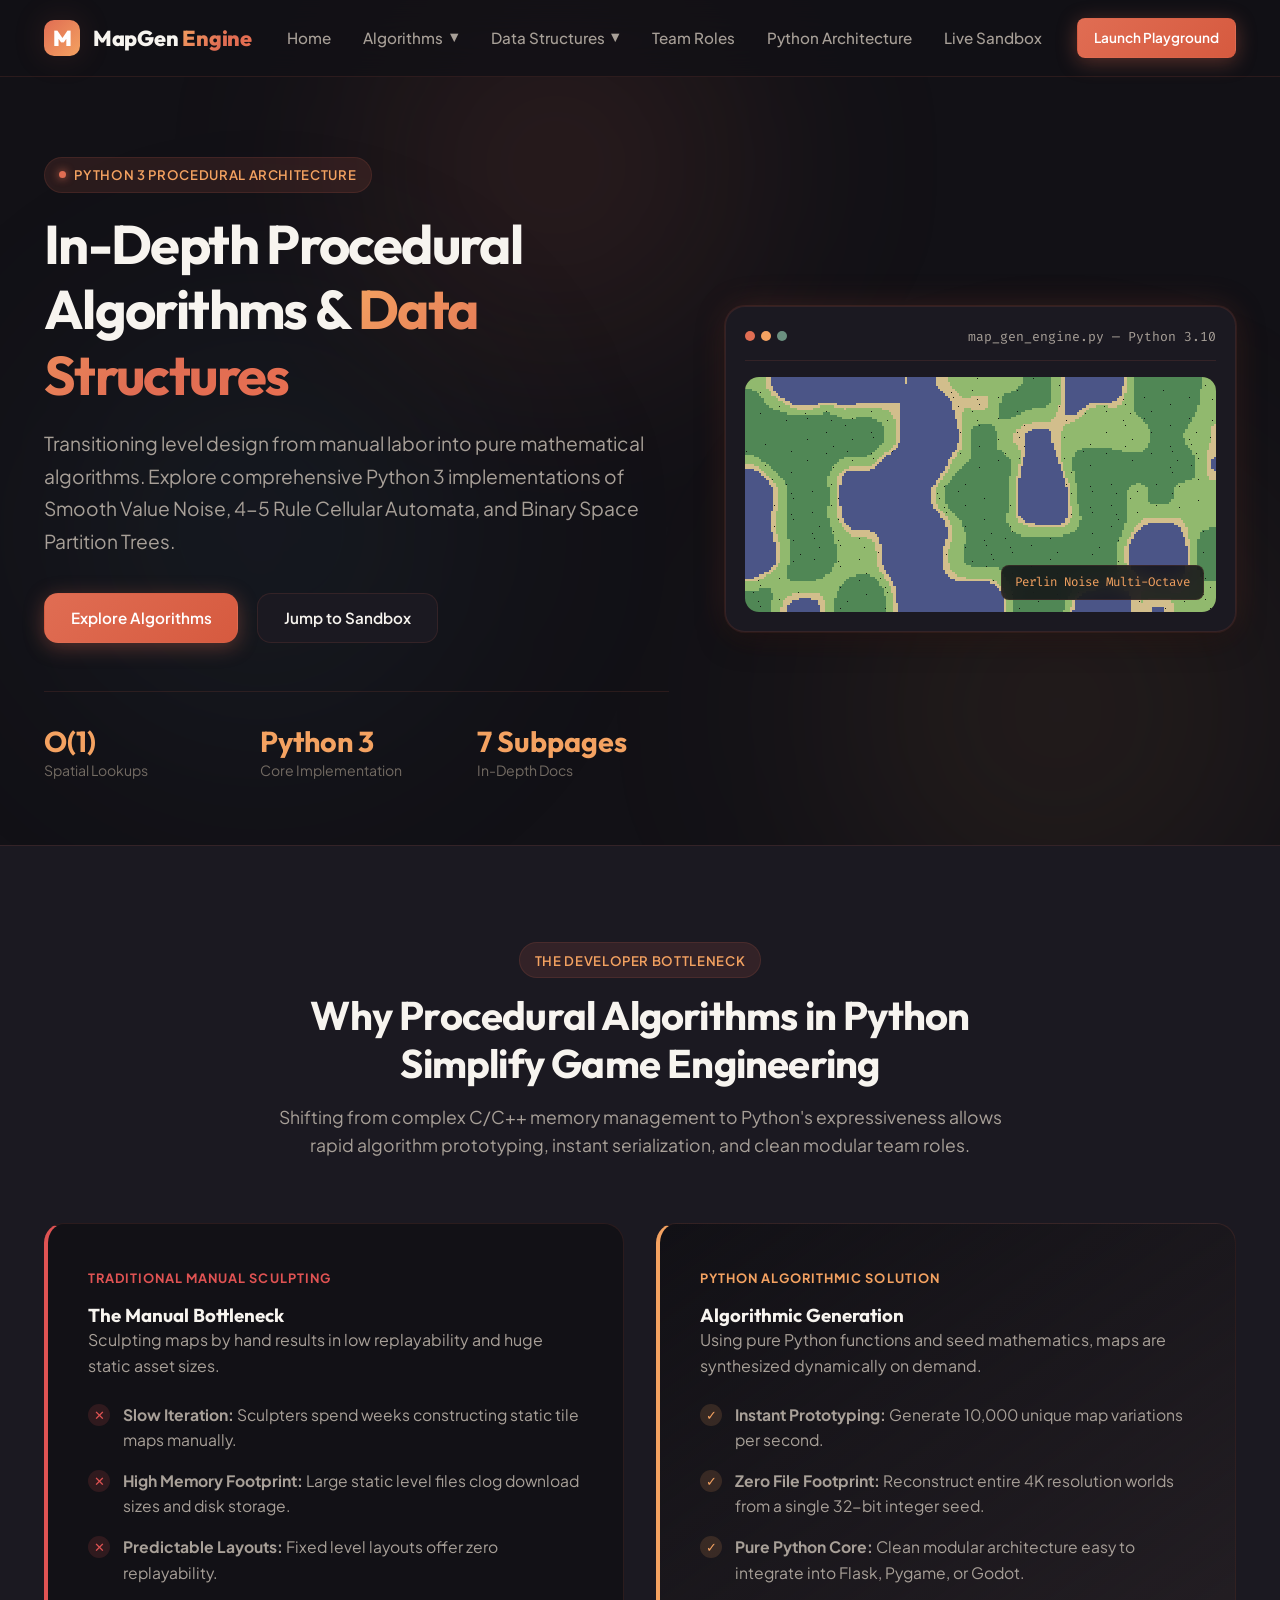
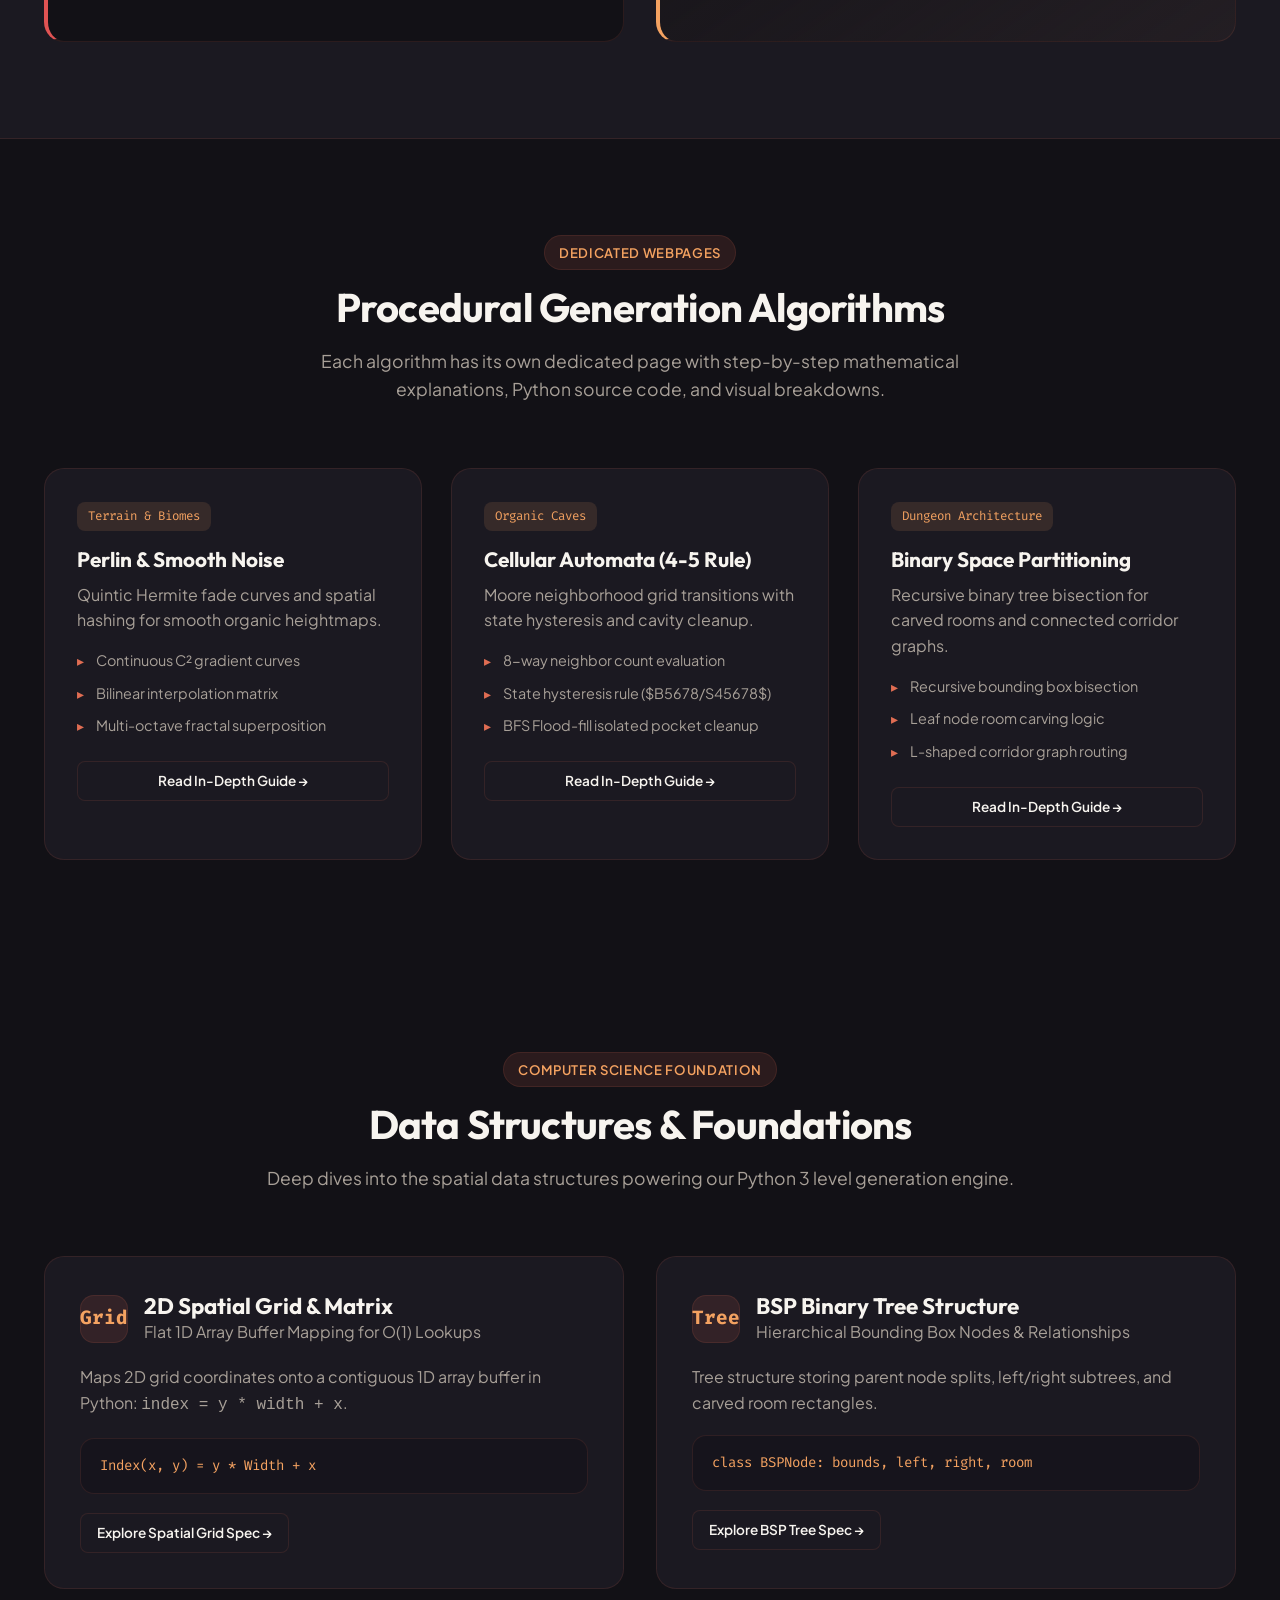
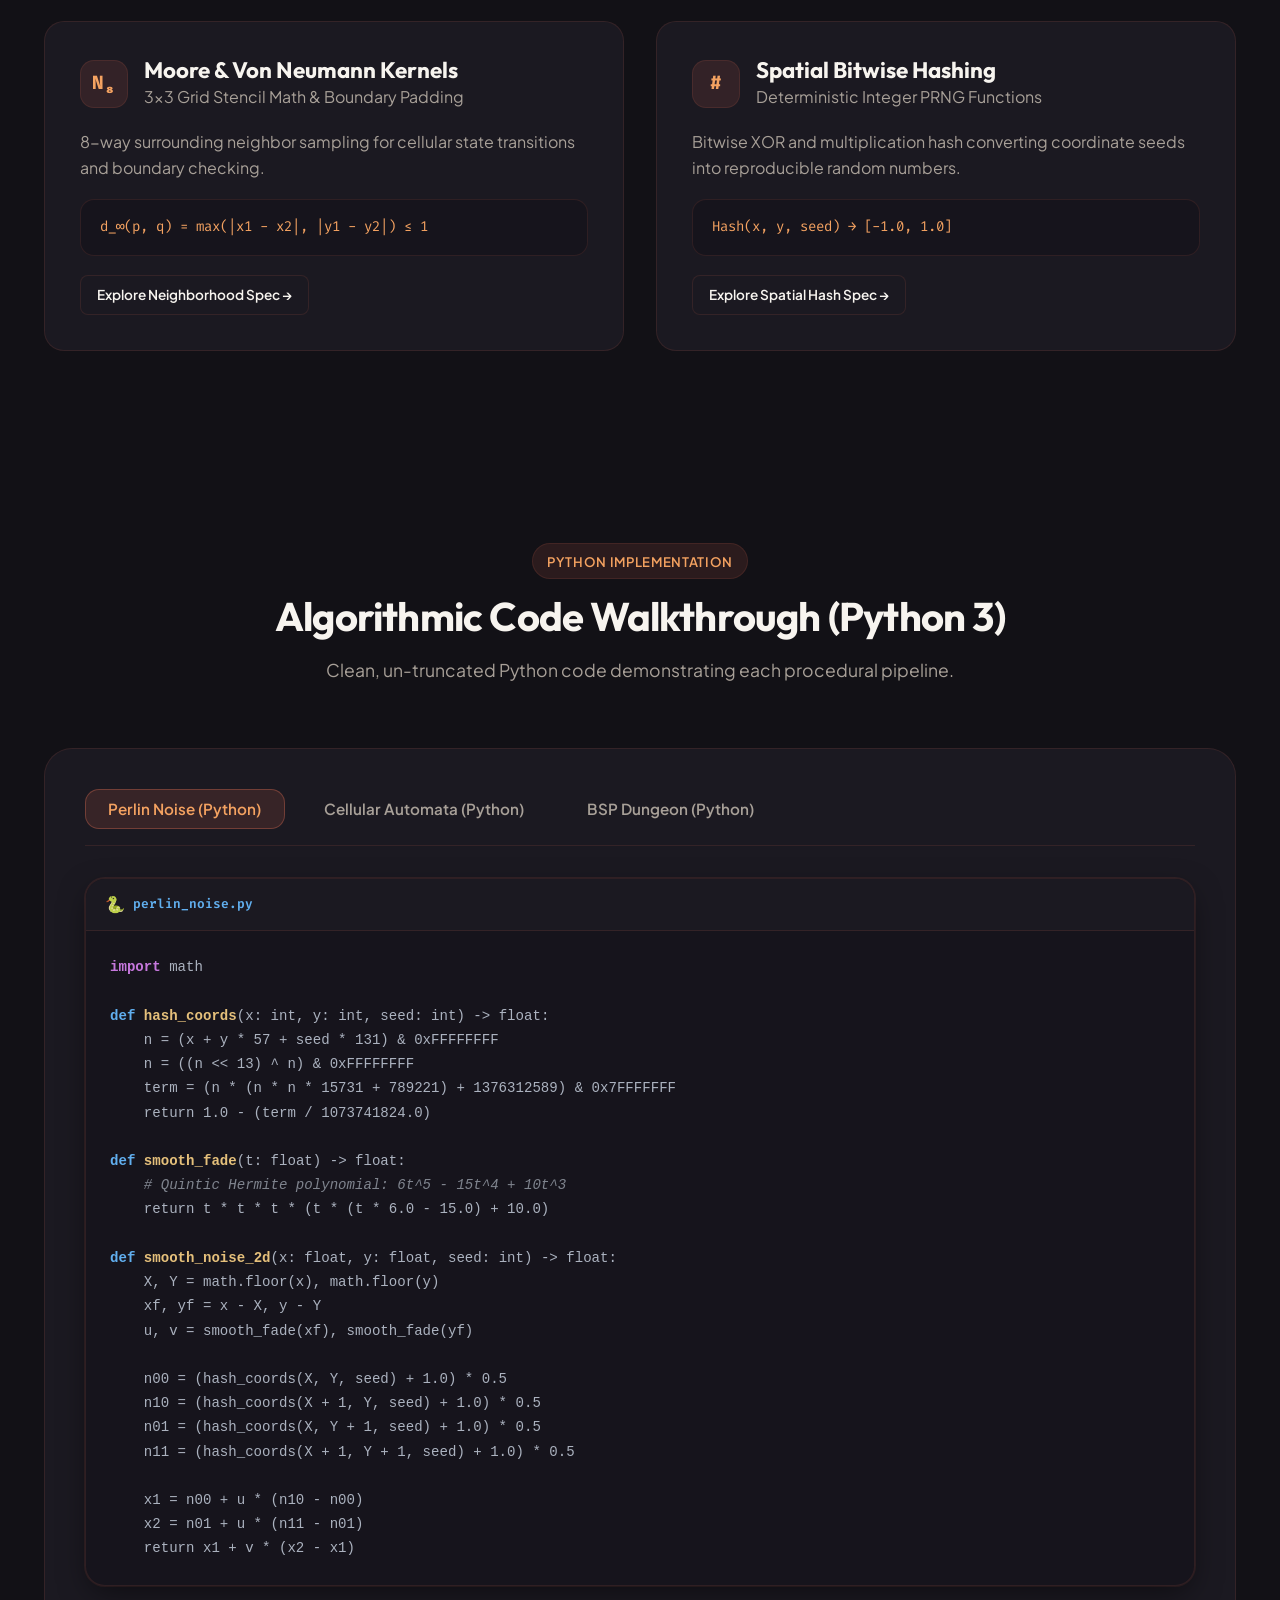
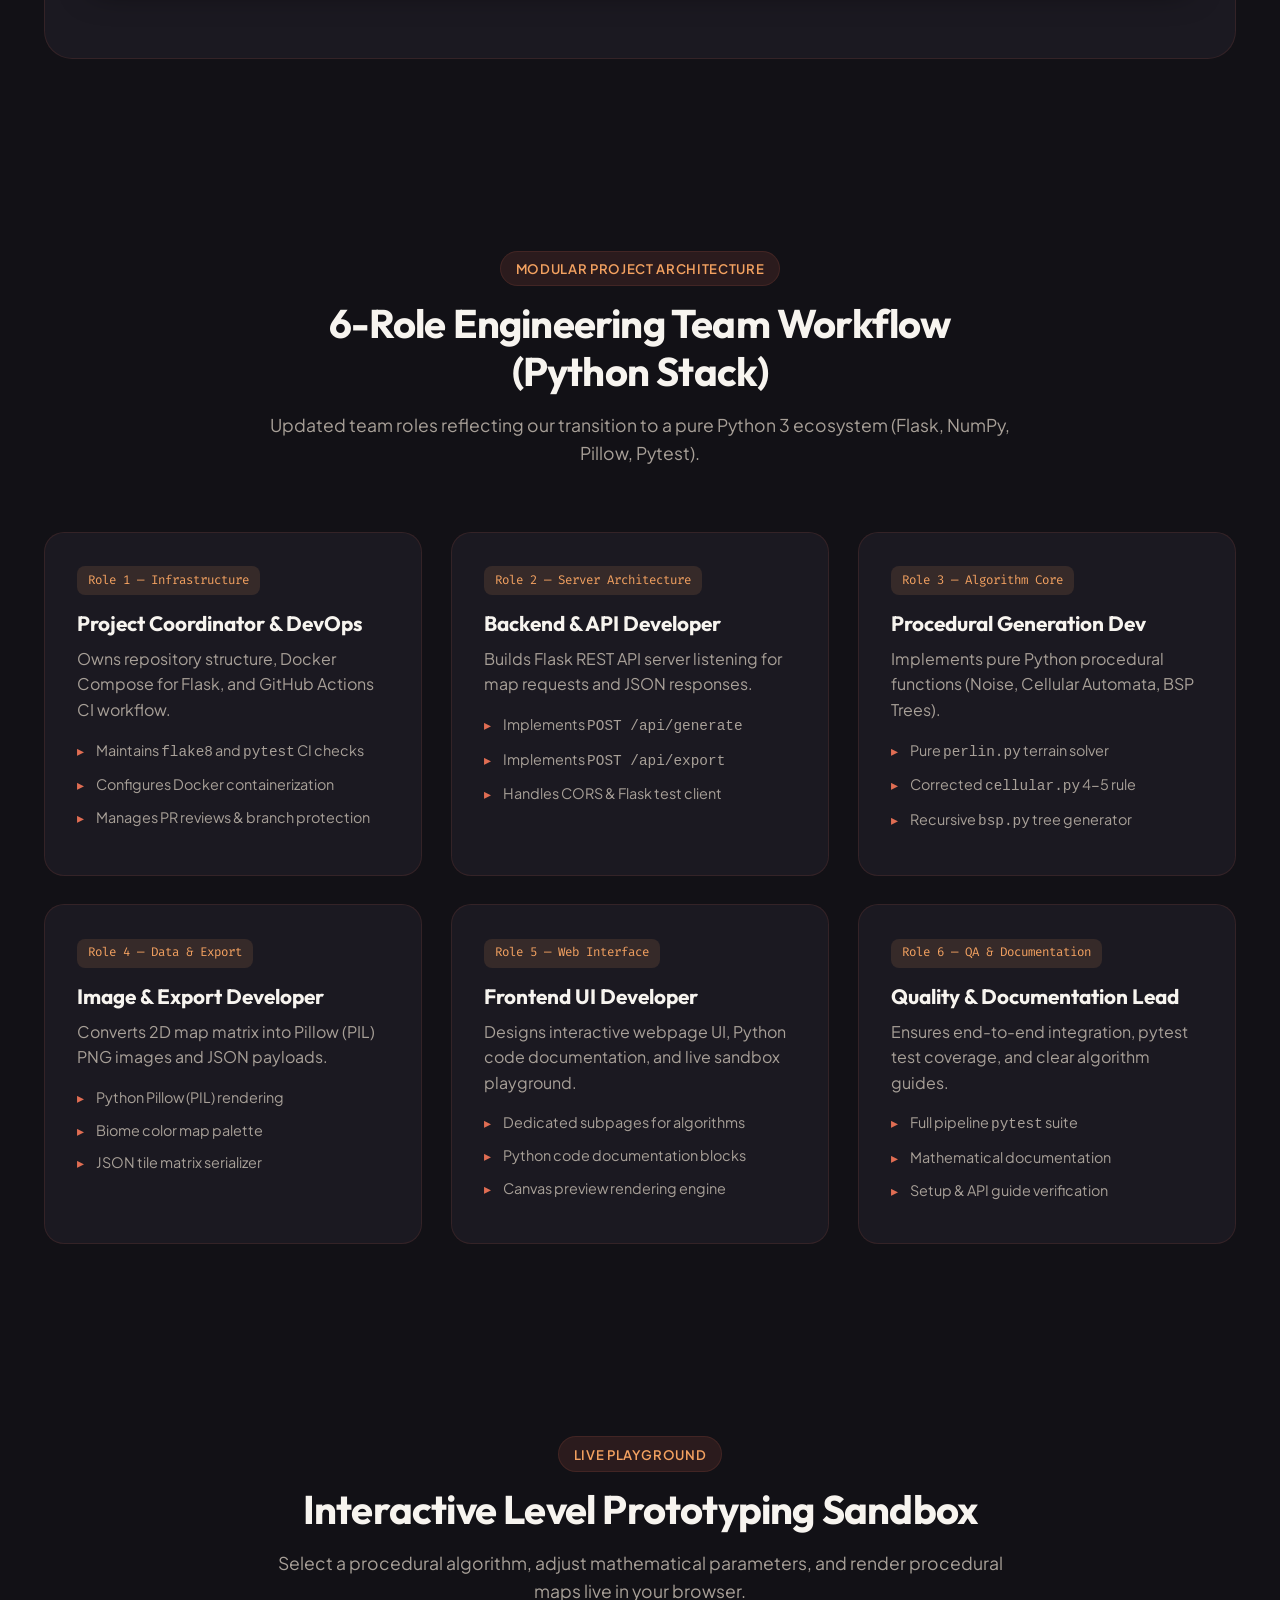
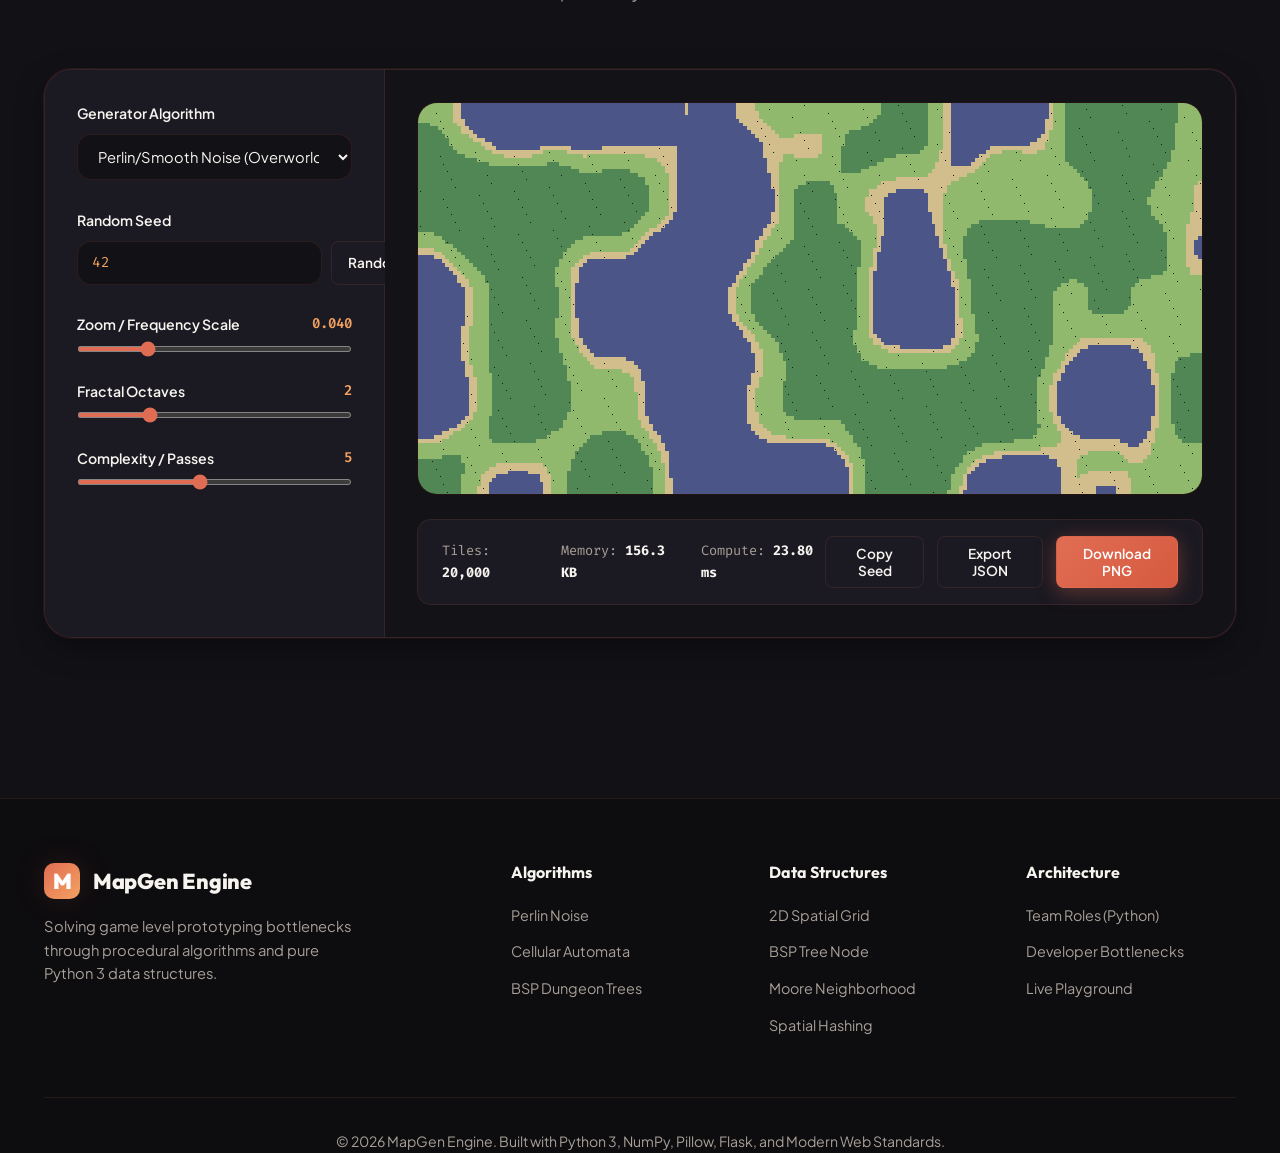
==== web/index.html @ 30ea2dd9 "feat: added a webpage as synopsis" ====
<!DOCTYPE html>
<html lang="en">
<head>
  <meta charset="UTF-8">
  <meta name="viewport" content="width=device-width, initial-scale=1.0">
  <meta name="description" content="Procedural Level Generation Engine in Python - In-Depth Algorithm and Data Structure Documentation & Rapid Prototyping Platform.">
  <meta name="keywords" content="Procedural Generation, Python, Perlin Noise, Cellular Automata, BSP Trees, Data Structures, Algorithms, Game Development">
  <title>MapGen Engine — Procedural Generation DSA & Python Engine</title>
  
  <!-- CSS Stylesheet -->
  <link rel="stylesheet" href="styles.css">
</head>
<body>

  <!-- Background Ambient Glow Effects -->
  <div class="bg-glow-container" aria-hidden="true">
    <div class="bg-glow-1"></div>
    <div class="bg-glow-2"></div>
    <div class="bg-glow-3"></div>
  </div>

  <!-- Header / Navigation -->
  <header class="site-header">
    <div class="container">
      <div class="header-inner">
        <a href="index.html" class="brand-logo">
          <div class="brand-icon">M</div>
          <span>MapGen <span class="text-gradient-warm">Engine</span></span>
        </a>

        <nav class="nav-links">
          <a href="index.html">Home</a>

          <!-- Algorithms Dropdown -->
          <div class="nav-dropdown">
            <div class="nav-dropdown-trigger">
              <span>Algorithms</span>
              <span class="dropdown-arrow">▼</span>
            </div>
            <div class="nav-dropdown-menu">
              <a href="perlin.html">
                <span>Perlin / Smooth Noise</span>
                <span class="tag">Terrain</span>
              </a>
              <a href="cellular.html">
                <span>Cellular Automata</span>
                <span class="tag">Caves</span>
              </a>
              <a href="bsp.html">
                <span>Binary Space Partition</span>
                <span class="tag">Dungeons</span>
              </a>
            </div>
          </div>

          <!-- Data Structures Dropdown -->
          <div class="nav-dropdown">
            <div class="nav-dropdown-trigger">
              <span>Data Structures</span>
              <span class="dropdown-arrow">▼</span>
            </div>
            <div class="nav-dropdown-menu">
              <a href="spatial-grid.html">
                <span>2D Spatial Grid</span>
                <span class="tag">Matrix</span>
              </a>
              <a href="bsp-tree.html">
                <span>BSP Binary Tree</span>
                <span class="tag">Tree</span>
              </a>
              <a href="moore-neighborhood.html">
                <span>Moore Neighborhood</span>
                <span class="tag">Kernel</span>
              </a>
              <a href="spatial-hash.html">
                <span>Spatial Bitwise Hash</span>
                <span class="tag">PRNG</span>
              </a>
            </div>
          </div>

          <a href="#roles">Team Roles</a>
          <a href="#dsa">Python Architecture</a>
          <a href="#sandbox">Live Sandbox</a>
        </nav>

        <a href="#sandbox" class="btn btn-primary btn-sm">Launch Playground</a>
      </div>
    </div>
  </header>

  <!-- Hero Section -->
  <section class="hero">
    <div class="container">
      <div class="hero-grid">
        <div class="hero-content">
          <div class="badge">
            <span class="badge-dot"></span>
            Python 3 Procedural Architecture
          </div>
          <h1>In-Depth Procedural Algorithms & <span class="text-gradient-warm">Data Structures</span></h1>
          <p class="hero-subtitle">
            Transitioning level design from manual labor into pure mathematical algorithms. Explore comprehensive Python 3 implementations of Smooth Value Noise, 4-5 Rule Cellular Automata, and Binary Space Partition Trees.
          </p>

          <div class="hero-actions">
            <a href="#algorithms-grid" class="btn btn-primary">Explore Algorithms</a>
            <a href="#sandbox" class="btn btn-secondary">Jump to Sandbox</a>
          </div>

          <div class="hero-stats">
            <div class="stat-item">
              <h4>O(1)</h4>
              <p>Spatial Lookups</p>
            </div>
            <div class="stat-item">
              <h4>Python 3</h4>
              <p>Core Implementation</p>
            </div>
            <div class="stat-item">
              <h4>7 Subpages</h4>
              <p>In-Depth Docs</p>
            </div>
          </div>
        </div>

        <div class="hero-visual">
          <div class="preview-card">
            <div class="preview-card-header">
              <div class="window-dots">
                <span class="window-dot red"></span>
                <span class="window-dot yellow"></span>
                <span class="window-dot green"></span>
              </div>
              <span class="preview-title">map_gen_engine.py — Python 3.10</span>
            </div>

            <div class="canvas-wrapper">
              <canvas id="heroCanvas"></canvas>
              <div class="preview-overlay">Perlin Noise Multi-Octave</div>
            </div>
          </div>
        </div>
      </div>
    </div>
  </section>

  <!-- Problem & Solution Section -->
  <section id="problem" class="problem-section">
    <div class="container">
      <div class="section-header">
        <div class="badge">The Developer Bottleneck</div>
        <h2>Why Procedural Algorithms in Python Simplify Game Engineering</h2>
        <p>Shifting from complex C/C++ memory management to Python's expressiveness allows rapid algorithm prototyping, instant serialization, and clean modular team roles.</p>
      </div>

      <div class="comparison-grid">
        <!-- Traditional Card -->
        <div class="problem-card">
          <span class="card-tag">Traditional Manual Sculpting</span>
          <h3>The Manual Bottleneck</h3>
          <p>Sculpting maps by hand results in low replayability and huge static asset sizes.</p>
          
          <ul class="feature-list">
            <li>
              <span class="icon">✕</span>
              <span><strong>Slow Iteration:</strong> Sculpters spend weeks constructing static tile maps manually.</span>
            </li>
            <li>
              <span class="icon">✕</span>
              <span><strong>High Memory Footprint:</strong> Large static level files clog download sizes and disk storage.</span>
            </li>
            <li>
              <span class="icon">✕</span>
              <span><strong>Predictable Layouts:</strong> Fixed level layouts offer zero replayability.</span>
            </li>
          </ul>
        </div>

        <!-- Procedural Engine Card -->
        <div class="solution-card">
          <span class="card-tag">Python Algorithmic Solution</span>
          <h3>Algorithmic Generation</h3>
          <p>Using pure Python functions and seed mathematics, maps are synthesized dynamically on demand.</p>
          
          <ul class="feature-list">
            <li>
              <span class="icon">✓</span>
              <span><strong>Instant Prototyping:</strong> Generate 10,000 unique map variations per second.</span>
            </li>
            <li>
              <span class="icon">✓</span>
              <span><strong>Zero File Footprint:</strong> Reconstruct entire 4K resolution worlds from a single 32-bit integer seed.</span>
            </li>
            <li>
              <span class="icon">✓</span>
              <span><strong>Pure Python Core:</strong> Clean modular architecture easy to integrate into Flask, Pygame, or Godot.</span>
            </li>
          </ul>
        </div>
      </div>
    </div>
  </section>

  <!-- Algorithms Dedicated Hub Section -->
  <section id="algorithms-grid">
    <div class="container">
      <div class="section-header">
        <div class="badge">Dedicated Webpages</div>
        <h2>Procedural Generation Algorithms</h2>
        <p>Each algorithm has its own dedicated page with step-by-step mathematical explanations, Python source code, and visual breakdowns.</p>
      </div>

      <div class="roles-grid">
        <!-- Algo 1: Perlin -->
        <div class="role-card">
          <span class="role-badge">Terrain & Biomes</span>
          <h3>Perlin & Smooth Noise</h3>
          <p>Quintic Hermite fade curves and spatial hashing for smooth organic heightmaps.</p>
          <ul>
            <li>Continuous C² gradient curves</li>
            <li>Bilinear interpolation matrix</li>
            <li>Multi-octave fractal superposition</li>
          </ul>
          <div style="margin-top: 1.5rem;">
            <a href="perlin.html" class="btn btn-secondary btn-sm" style="width: 100%;">Read In-Depth Guide →</a>
          </div>
        </div>

        <!-- Algo 2: Cellular Automata -->
        <div class="role-card">
          <span class="role-badge">Organic Caves</span>
          <h3>Cellular Automata (4-5 Rule)</h3>
          <p>Moore neighborhood grid transitions with state hysteresis and cavity cleanup.</p>
          <ul>
            <li>8-way neighbor count evaluation</li>
            <li>State hysteresis rule ($B5678/S45678$)</li>
            <li>BFS Flood-fill isolated pocket cleanup</li>
          </ul>
          <div style="margin-top: 1.5rem;">
            <a href="cellular.html" class="btn btn-secondary btn-sm" style="width: 100%;">Read In-Depth Guide →</a>
          </div>
        </div>

        <!-- Algo 3: BSP Trees -->
        <div class="role-card">
          <span class="role-badge">Dungeon Architecture</span>
          <h3>Binary Space Partitioning</h3>
          <p>Recursive binary tree bisection for carved rooms and connected corridor graphs.</p>
          <ul>
            <li>Recursive bounding box bisection</li>
            <li>Leaf node room carving logic</li>
            <li>L-shaped corridor graph routing</li>
          </ul>
          <div style="margin-top: 1.5rem;">
            <a href="bsp.html" class="btn btn-secondary btn-sm" style="width: 100%;">Read In-Depth Guide →</a>
          </div>
        </div>
      </div>
    </div>
  </section>

  <!-- DSA Dedicated Hub Section -->
  <section id="dsa">
    <div class="container">
      <div class="section-header">
        <div class="badge">Computer Science Foundation</div>
        <h2>Data Structures & Foundations</h2>
        <p>Deep dives into the spatial data structures powering our Python 3 level generation engine.</p>
      </div>

      <div class="dsa-grid">
        <!-- DSA 1: 2D Spatial Grid -->
        <div class="dsa-card">
          <div class="dsa-header">
            <div class="dsa-icon-box">Grid</div>
            <div>
              <h3>2D Spatial Grid & Matrix</h3>
              <p>Flat 1D Array Buffer Mapping for O(1) Lookups</p>
            </div>
          </div>
          <p>Maps 2D grid coordinates onto a contiguous 1D array buffer in Python: <code>index = y * width + x</code>.</p>
          <div class="dsa-formula-box">Index(x, y) = y * Width + x</div>
          <div style="margin-top: 1rem;">
            <a href="spatial-grid.html" class="btn btn-secondary btn-sm">Explore Spatial Grid Spec →</a>
          </div>
        </div>

        <!-- DSA 2: BSP Binary Tree -->
        <div class="dsa-card">
          <div class="dsa-header">
            <div class="dsa-icon-box">Tree</div>
            <div>
              <h3>BSP Binary Tree Structure</h3>
              <p>Hierarchical Bounding Box Nodes & Relationships</p>
            </div>
          </div>
          <p>Tree structure storing parent node splits, left/right subtrees, and carved room rectangles.</p>
          <div class="dsa-formula-box">class BSPNode: bounds, left, right, room</div>
          <div style="margin-top: 1rem;">
            <a href="bsp-tree.html" class="btn btn-secondary btn-sm">Explore BSP Tree Spec →</a>
          </div>
        </div>

        <!-- DSA 3: Moore Neighborhood -->
        <div class="dsa-card">
          <div class="dsa-header">
            <div class="dsa-icon-box">N₈</div>
            <div>
              <h3>Moore & Von Neumann Kernels</h3>
              <p>3x3 Grid Stencil Math & Boundary Padding</p>
            </div>
          </div>
          <p>8-way surrounding neighbor sampling for cellular state transitions and boundary checking.</p>
          <div class="dsa-formula-box">d_∞(p, q) = max(|x1 - x2|, |y1 - y2|) ≤ 1</div>
          <div style="margin-top: 1rem;">
            <a href="moore-neighborhood.html" class="btn btn-secondary btn-sm">Explore Neighborhood Spec →</a>
          </div>
        </div>

        <!-- DSA 4: Spatial Hash -->
        <div class="dsa-card">
          <div class="dsa-header">
            <div class="dsa-icon-box">#</div>
            <div>
              <h3>Spatial Bitwise Hashing</h3>
              <p>Deterministic Integer PRNG Functions</p>
            </div>
          </div>
          <p>Bitwise XOR and multiplication hash converting coordinate seeds into reproducible random numbers.</p>
          <div class="dsa-formula-box">Hash(x, y, seed) → [-1.0, 1.0]</div>
          <div style="margin-top: 1rem;">
            <a href="spatial-hash.html" class="btn btn-secondary btn-sm">Explore Spatial Hash Spec →</a>
          </div>
        </div>
      </div>
    </div>
  </section>

  <!-- Python Code Walkthrough Section -->
  <section id="walkthrough">
    <div class="container">
      <div class="section-header">
        <div class="badge">Python Implementation</div>
        <h2>Algorithmic Code Walkthrough (Python 3)</h2>
        <p>Clean, un-truncated Python code demonstrating each procedural pipeline.</p>
      </div>

      <div class="visualizer-card">
        <div class="tab-buttons">
          <button class="tab-btn active" data-tab="perlin">Perlin Noise (Python)</button>
          <button class="tab-btn" data-tab="cellular">Cellular Automata (Python)</button>
          <button class="tab-btn" data-tab="bsp">BSP Dungeon (Python)</button>
        </div>

        <!-- Tab 1: Perlin Python -->
        <div id="tab-perlin" class="tab-content">
          <div class="python-code-box">
            <div class="code-header">
              <span class="code-lang-badge">perlin_noise.py</span>
            </div>
            <pre><code><span class="py-keyword">import</span> math

<span class="py-def">def</span> <span class="py-class">hash_coords</span>(x: int, y: int, seed: int) -> float:
    n = (x + y * 57 + seed * 131) & 0xFFFFFFFF
    n = ((n << 13) ^ n) & 0xFFFFFFFF
    term = (n * (n * n * 15731 + 789221) + 1376312589) & 0x7FFFFFFF
    return 1.0 - (term / 1073741824.0)

<span class="py-def">def</span> <span class="py-class">smooth_fade</span>(t: float) -> float:
    <span class="py-comment"># Quintic Hermite polynomial: 6t^5 - 15t^4 + 10t^3</span>
    return t * t * t * (t * (t * 6.0 - 15.0) + 10.0)

<span class="py-def">def</span> <span class="py-class">smooth_noise_2d</span>(x: float, y: float, seed: int) -> float:
    X, Y = math.floor(x), math.floor(y)
    xf, yf = x - X, y - Y
    u, v = smooth_fade(xf), smooth_fade(yf)

    n00 = (hash_coords(X, Y, seed) + 1.0) * 0.5
    n10 = (hash_coords(X + 1, Y, seed) + 1.0) * 0.5
    n01 = (hash_coords(X, Y + 1, seed) + 1.0) * 0.5
    n11 = (hash_coords(X + 1, Y + 1, seed) + 1.0) * 0.5

    x1 = n00 + u * (n10 - n00)
    x2 = n01 + u * (n11 - n01)
    return x1 + v * (x2 - x1)</code></pre>
          </div>
        </div>

        <!-- Tab 2: Cellular Python -->
        <div id="tab-cellular" class="tab-content" style="display: none;">
          <div class="python-code-box">
            <div class="code-header">
              <span class="code-lang-badge">cellular_cave.py</span>
            </div>
            <pre><code><span class="py-def">def</span> <span class="py-class">generate_cellular_cave</span>(width: int, height: int, seed: int, fill_prob=0.45, passes=5):
    <span class="py-comment"># Step 1: Initialize random wall grid with solid boundary</span>
    grid = [[1 if x == 0 or x == width-1 or y == 0 or y == height-1 else
             (1 if (hash_coords(x, y, seed) + 1) * 0.5 < fill_prob else 0)
             for x in range(width)] for y in range(height)]

    <span class="py-comment"># Step 2: Apply 4-5 Rule with State Hysteresis</span>
    for _ in range(passes):
        new_grid = [[1] * width for _ in range(height)]
        for y in range(1, height - 1):
            for x in range(1, width - 1):
                walls = sum(grid[y+dy][x+dx] for dy in (-1,0,1) for dx in (-1,0,1) if not (dx==0 and dy==0))
                if walls > 4: new_grid[y][x] = 1
                elif walls < 4: new_grid[y][x] = 0
                else: new_grid[y][x] = grid[y][x] <span class="py-comment"># Hysteresis retain</span>
        grid = new_grid
    return grid</code></pre>
          </div>
        </div>

        <!-- Tab 3: BSP Python -->
        <div id="tab-bsp" class="tab-content" style="display: none;">
          <div class="python-code-box">
            <div class="code-header">
              <span class="code-lang-badge">bsp_dungeon.py</span>
            </div>
            <pre><code><span class="py-keyword">class</span> <span class="py-class">BSPNode</span>:
    <span class="py-def">def</span> <span class="py-class">__init__</span>(self, x, y, w, h):
        self.x, self.y, self.w, self.h = x, y, w, h
        self.left = None
        self.right = None
        self.room = None

    <span class="py-def">def</span> <span class="py-class">split</span>(self, min_size: int, seed: int) -> bool:
        if self.left or self.right: return False
        split_h = (self.h / self.w >= 1.25) if (self.w / self.h < 1.25) else False
        max_size = (self.h if split_h else self.w) - min_size
        if max_size <= min_size: return False
        
        split_pos = min_size + int((max_size - min_size) * 0.5)
        if split_h:
            self.left = BSPNode(self.x, self.y, self.w, split_pos)
            self.right = BSPNode(self.x, self.y + split_pos, self.w, self.h - split_pos)
        else:
            self.left = BSPNode(self.x, self.y, split_pos, self.h)
            self.right = BSPNode(self.x + split_pos, self.y, self.w - split_pos, self.h)
        return True</code></pre>
          </div>
        </div>

      </div>
    </div>
  </section>

  <!-- Team Roles Section -->
  <section id="roles">
    <div class="container">
      <div class="section-header">
        <div class="badge">Modular Project Architecture</div>
        <h2>6-Role Engineering Team Workflow (Python Stack)</h2>
        <p>Updated team roles reflecting our transition to a pure Python 3 ecosystem (Flask, NumPy, Pillow, Pytest).</p>
      </div>

      <div class="roles-grid">
        <!-- Role 1 -->
        <div class="role-card">
          <span class="role-badge">Role 1 — Infrastructure</span>
          <h3>Project Coordinator & DevOps</h3>
          <p>Owns repository structure, Docker Compose for Flask, and GitHub Actions CI workflow.</p>
          <ul>
            <li>Maintains <code>flake8</code> and <code>pytest</code> CI checks</li>
            <li>Configures Docker containerization</li>
            <li>Manages PR reviews & branch protection</li>
          </ul>
        </div>

        <!-- Role 2 -->
        <div class="role-card">
          <span class="role-badge">Role 2 — Server Architecture</span>
          <h3>Backend & API Developer</h3>
          <p>Builds Flask REST API server listening for map requests and JSON responses.</p>
          <ul>
            <li>Implements <code>POST /api/generate</code></li>
            <li>Implements <code>POST /api/export</code></li>
            <li>Handles CORS & Flask test client</li>
          </ul>
        </div>

        <!-- Role 3 -->
        <div class="role-card">
          <span class="role-badge">Role 3 — Algorithm Core</span>
          <h3>Procedural Generation Dev</h3>
          <p>Implements pure Python procedural functions (Noise, Cellular Automata, BSP Trees).</p>
          <ul>
            <li>Pure <code>perlin.py</code> terrain solver</li>
            <li>Corrected <code>cellular.py</code> 4-5 rule</li>
            <li>Recursive <code>bsp.py</code> tree generator</li>
          </ul>
        </div>

        <!-- Role 4 -->
        <div class="role-card">
          <span class="role-badge">Role 4 — Data & Export</span>
          <h3>Image & Export Developer</h3>
          <p>Converts 2D map matrix into Pillow (PIL) PNG images and JSON payloads.</p>
          <ul>
            <li>Python Pillow (PIL) rendering</li>
            <li>Biome color map palette</li>
            <li>JSON tile matrix serializer</li>
          </ul>
        </div>

        <!-- Role 5 -->
        <div class="role-card">
          <span class="role-badge">Role 5 — Web Interface</span>
          <h3>Frontend UI Developer</h3>
          <p>Designs interactive webpage UI, Python code documentation, and live sandbox playground.</p>
          <ul>
            <li>Dedicated subpages for algorithms</li>
            <li>Python code documentation blocks</li>
            <li>Canvas preview rendering engine</li>
          </ul>
        </div>

        <!-- Role 6 -->
        <div class="role-card">
          <span class="role-badge">Role 6 — QA & Documentation</span>
          <h3>Quality & Documentation Lead</h3>
          <p>Ensures end-to-end integration, pytest test coverage, and clear algorithm guides.</p>
          <ul>
            <li>Full pipeline <code>pytest</code> suite</li>
            <li>Mathematical documentation</li>
            <li>Setup & API guide verification</li>
          </ul>
        </div>
      </div>
    </div>
  </section>

  <!-- Interactive Sandbox Section (POSITIONED LAST AS REQUESTED) -->
  <section id="sandbox">
    <div class="container">
      <div class="section-header">
        <div class="badge">Live Playground</div>
        <h2>Interactive Level Prototyping Sandbox</h2>
        <p>Select a procedural algorithm, adjust mathematical parameters, and render procedural maps live in your browser.</p>
      </div>

      <div class="sandbox-container">
        <!-- Controls Sidebar -->
        <div class="sandbox-sidebar">
          <div class="control-group">
            <label for="algoSelect">Generator Algorithm</label>
            <select id="algoSelect" class="select-styled">
              <option value="perlin">Perlin/Smooth Noise (Overworld Terrain)</option>
              <option value="cellular">Cellular Automata (Organic Caves - 4-5 Rule)</option>
              <option value="bsp">Binary Space Partitioning (Dungeons)</option>
            </select>
          </div>

          <div class="control-group">
            <label>Random Seed</label>
            <div class="seed-input-row">
              <input type="number" id="seedInput" class="input-styled" value="42">
              <button id="randomSeedBtn" class="btn btn-secondary btn-sm">Randomize</button>
            </div>
          </div>

          <div class="control-group">
            <label>Zoom / Frequency Scale <span id="scaleVal" class="val">0.040</span></label>
            <input type="range" id="scaleSlider" class="range-styled" min="0.005" max="0.15" step="0.005" value="0.04">
          </div>

          <div class="control-group">
            <label>Fractal Octaves <span id="octaveVal" class="val">2</span></label>
            <input type="range" id="octaveSlider" class="range-styled" min="1" max="5" step="1" value="2">
          </div>

          <div class="control-group">
            <label>Complexity / Passes <span id="detailVal" class="val">5</span></label>
            <input type="range" id="detailSlider" class="range-styled" min="1" max="10" step="1" value="5">
          </div>
        </div>

        <!-- Viewport & Toolbar -->
        <div class="sandbox-viewport">
          <div class="viewport-canvas-container">
            <canvas id="sandboxCanvas"></canvas>
          </div>

          <div class="sandbox-toolbar">
            <div class="tool-info">
              <div>Tiles: <strong id="statTiles">20,000</strong></div>
              <div>Memory: <strong id="statMem">156.3 KB</strong></div>
              <div>Compute: <strong id="statTime">1.24 ms</strong></div>
            </div>

            <div class="export-btns">
              <button id="copySeedBtn" class="btn btn-secondary btn-sm">Copy Seed</button>
              <button id="exportJsonBtn" class="btn btn-secondary btn-sm">Export JSON</button>
              <button id="downloadPngBtn" class="btn btn-primary btn-sm">Download PNG</button>
            </div>
          </div>
        </div>
      </div>
    </div>
  </section>

  <!-- Footer -->
  <footer class="site-footer">
    <div class="container">
      <div class="footer-grid">
        <div class="footer-brand">
          <a href="index.html" class="brand-logo">
            <div class="brand-icon">M</div>
            <span>MapGen Engine</span>
          </a>
          <p>Solving game level prototyping bottlenecks through procedural algorithms and pure Python 3 data structures.</p>
        </div>

        <div class="footer-col">
          <h4>Algorithms</h4>
          <ul>
            <li><a href="perlin.html">Perlin Noise</a></li>
            <li><a href="cellular.html">Cellular Automata</a></li>
            <li><a href="bsp.html">BSP Dungeon Trees</a></li>
          </ul>
        </div>

        <div class="footer-col">
          <h4>Data Structures</h4>
          <ul>
            <li><a href="spatial-grid.html">2D Spatial Grid</a></li>
            <li><a href="bsp-tree.html">BSP Tree Node</a></li>
            <li><a href="moore-neighborhood.html">Moore Neighborhood</a></li>
            <li><a href="spatial-hash.html">Spatial Hashing</a></li>
          </ul>
        </div>

        <div class="footer-col">
          <h4>Architecture</h4>
          <ul>
            <li><a href="#roles">Team Roles (Python)</a></li>
            <li><a href="#problem">Developer Bottlenecks</a></li>
            <li><a href="#sandbox">Live Playground</a></li>
          </ul>
        </div>
      </div>

      <div class="footer-bottom">
        <p>&copy; 2026 MapGen Engine. Built with Python 3, NumPy, Pillow, Flask, and Modern Web Standards.</p>
      </div>
    </div>
  </footer>

  <!-- Application Logic JS -->
  <script src="app.js"></script>
</body>
</html>
---- web/styles.css ----
/* ==========================================================================
   MapGen Web - Warm Modern Design System
   ========================================================================== */

@import url('https://fonts.googleapis.com/css2?family=Fira+Code:wght@400;500;600&family=Outfit:wght@400;500;600;700;800&family=Plus+Jakarta+Sans:wght@300;400;500;600;700&display=swap');

:root {
  /* Color Palette - Warm Terracotta & Dark Charcoal System */
  --bg-dark: #121116;
  --bg-card: #1b1921;
  --bg-card-hover: #23202b;
  --bg-surface: #272430;
  --bg-code: #16141c;
  
  --border-subtle: rgba(224, 109, 83, 0.12);
  --border-active: rgba(224, 109, 83, 0.35);
  --border-glow: rgba(244, 162, 97, 0.4);

  --accent-primary: #e06d53;     /* Warm Terracotta */
  --accent-primary-hover: #e87e66;
  --accent-secondary: #f4a261;   /* Warm Amber/Gold */
  --accent-secondary-light: #f7b886;
  --accent-teal: #457b9d;        /* Muted Navy Water accent */
  --accent-green: #6b9080;       /* Forest Meadow accent */

  --text-main: #f7f4ef;          /* Warm Off-White / Sand */
  --text-muted: #a8a098;         /* Muted Sand */
  --text-dim: #736b63;

  --font-display: 'Outfit', -apple-system, sans-serif;
  --font-body: 'Plus Jakarta Sans', -apple-system, sans-serif;
  --font-code: 'Fira Code', monospace;

  --radius-sm: 8px;
  --radius-md: 14px;
  --radius-lg: 20px;
  --radius-xl: 28px;

  --shadow-card: 0 10px 30px -5px rgba(0, 0, 0, 0.5), 0 0 0 1px var(--border-subtle);
  --shadow-glow: 0 0 35px -5px rgba(224, 109, 83, 0.25);
  
  --transition-fast: 0.2s cubic-bezier(0.16, 1, 0.3, 1);
  --transition-normal: 0.35s cubic-bezier(0.16, 1, 0.3, 1);
}

/* Reset & Core Base */
*, *::before, *::after {
  box-sizing: border-box;
  margin: 0;
  padding: 0;
}

html {
  scroll-behavior: smooth;
  font-size: 16px;
}

body {
  background-color: var(--bg-dark);
  color: var(--text-main);
  font-family: var(--font-body);
  line-height: 1.6;
  overflow-x: hidden;
  -webkit-font-smoothing: antialiased;
}

/* Background Ambient Glows */
.bg-glow-container {
  position: fixed;
  top: 0;
  left: 0;
  width: 100vw;
  height: 100vh;
  pointer-events: none;
  z-index: 0;
  overflow: hidden;
}

.bg-glow-1 {
  position: absolute;
  top: -15%;
  left: 20%;
  width: 600px;
  height: 600px;
  background: radial-gradient(circle, rgba(224, 109, 83, 0.14) 0%, rgba(18, 17, 22, 0) 70%);
  filter: blur(80px);
  border-radius: 50%;
}

.bg-glow-2 {
  position: absolute;
  top: 40%;
  right: -10%;
  width: 700px;
  height: 700px;
  background: radial-gradient(circle, rgba(244, 162, 97, 0.1) 0%, rgba(18, 17, 22, 0) 70%);
  filter: blur(100px);
  border-radius: 50%;
}

.bg-glow-3 {
  position: absolute;
  bottom: 5%;
  left: -5%;
  width: 650px;
  height: 650px;
  background: radial-gradient(circle, rgba(69, 123, 157, 0.1) 0%, rgba(18, 17, 22, 0) 70%);
  filter: blur(90px);
  border-radius: 50%;
}

/* Typography Utilities */
h1, h2, h3, h4, h5, h6 {
  font-family: var(--font-display);
  color: var(--text-main);
  line-height: 1.2;
  font-weight: 700;
}

p {
  color: var(--text-muted);
  margin-bottom: 1rem;
}

p:last-child {
  margin-bottom: 0;
}

a {
  color: var(--accent-secondary);
  text-decoration: none;
  transition: color var(--transition-fast);
}

a:hover {
  color: var(--accent-primary-hover);
}

.text-gradient {
  background: linear-gradient(135deg, var(--text-main) 30%, var(--accent-secondary) 100%);
  -webkit-background-clip: text;
  -webkit-text-fill-color: transparent;
}

.text-gradient-warm {
  background: linear-gradient(135deg, #f4a261 0%, #e06d53 60%, #e76f51 100%);
  -webkit-background-clip: text;
  -webkit-text-fill-color: transparent;
}

.badge {
  display: inline-flex;
  align-items: center;
  gap: 0.5rem;
  padding: 0.4rem 0.9rem;
  background: rgba(224, 109, 83, 0.12);
  border: 1px solid var(--border-subtle);
  border-radius: 50px;
  font-size: 0.82rem;
  font-weight: 600;
  color: var(--accent-secondary);
  text-transform: uppercase;
  letter-spacing: 0.05em;
}

.badge-dot {
  width: 7px;
  height: 7px;
  background-color: var(--accent-primary);
  border-radius: 50%;
  box-shadow: 0 0 8px var(--accent-primary);
}

/* Layout Containers */
.container {
  max-width: 1240px;
  margin: 0 auto;
  padding: 0 1.5rem;
  position: relative;
  z-index: 1;
}

section {
  padding: 6rem 0;
  position: relative;
  z-index: 1;
}

.section-header {
  text-align: center;
  max-width: 750px;
  margin: 0 auto 4rem auto;
}

.section-header h2 {
  font-size: 2.5rem;
  margin: 0.8rem 0 1rem 0;
  letter-spacing: -0.02em;
}

.section-header p {
  font-size: 1.1rem;
  color: var(--text-muted);
}

/* Navigation Header */
header.site-header {
  position: sticky;
  top: 0;
  z-index: 100;
  background: rgba(18, 17, 22, 0.8);
  backdrop-filter: blur(16px);
  -webkit-backdrop-filter: blur(16px);
  border-bottom: 1px solid var(--border-subtle);
  transition: all var(--transition-fast);
}

.header-inner {
  display: flex;
  align-items: center;
  justify-content: space-between;
  height: 76px;
}

.brand-logo {
  display: flex;
  align-items: center;
  gap: 0.8rem;
  font-family: var(--font-display);
  font-size: 1.35rem;
  font-weight: 800;
  color: var(--text-main);
  letter-spacing: -0.01em;
}

.brand-icon {
  width: 36px;
  height: 36px;
  background: linear-gradient(135deg, var(--accent-primary), var(--accent-secondary));
  border-radius: 10px;
  display: flex;
  align-items: center;
  justify-content: center;
  color: #fff;
  font-weight: 900;
  box-shadow: var(--shadow-glow);
}

nav.nav-links {
  display: flex;
  align-items: center;
  gap: 2rem;
}

nav.nav-links a {
  color: var(--text-muted);
  font-size: 0.95rem;
  font-weight: 500;
  transition: all var(--transition-fast);
}

nav.nav-links a:hover {
  color: var(--text-main);
}

.btn {
  display: inline-flex;
  align-items: center;
  justify-content: center;
  gap: 0.6rem;
  padding: 0.75rem 1.6rem;
  border-radius: var(--radius-md);
  font-family: var(--font-body);
  font-weight: 600;
  font-size: 0.95rem;
  cursor: pointer;
  border: 1px solid transparent;
  transition: all var(--transition-fast);
  text-decoration: none;
}

.btn-primary {
  background: linear-gradient(135deg, var(--accent-primary) 0%, #d65a3f 100%);
  color: #fff;
  box-shadow: 0 4px 20px rgba(224, 109, 83, 0.35);
}

.btn-primary:hover {
  background: linear-gradient(135deg, var(--accent-primary-hover) 0%, var(--accent-primary) 100%);
  transform: translateY(-2px);
  box-shadow: 0 6px 24px rgba(224, 109, 83, 0.45);
  color: #fff;
}

.btn-secondary {
  background: var(--bg-card);
  color: var(--text-main);
  border-color: var(--border-subtle);
}

.btn-secondary:hover {
  background: var(--bg-card-hover);
  border-color: var(--border-active);
  transform: translateY(-2px);
  color: var(--text-main);
}

.btn-sm {
  padding: 0.5rem 1rem;
  font-size: 0.85rem;
  border-radius: var(--radius-sm);
}

/* Hero Section */
.hero {
  padding: 5rem 0 4rem 0;
}

.hero-grid {
  display: grid;
  grid-template-columns: 1.1fr 0.9fr;
  gap: 3.5rem;
  align-items: center;
}

.hero-content h1 {
  font-size: 3.4rem;
  margin: 1.2rem 0;
  letter-spacing: -0.03em;
}

.hero-content p.hero-subtitle {
  font-size: 1.2rem;
  line-height: 1.7;
  color: var(--text-muted);
  margin-bottom: 2.2rem;
}

.hero-actions {
  display: flex;
  align-items: center;
  gap: 1.2rem;
  margin-bottom: 3rem;
}

.hero-stats {
  display: grid;
  grid-template-columns: repeat(3, 1fr);
  gap: 1.5rem;
  padding-top: 2rem;
  border-top: 1px solid var(--border-subtle);
}

.stat-item h4 {
  font-size: 1.8rem;
  color: var(--accent-secondary);
  font-family: var(--font-display);
}

.stat-item p {
  font-size: 0.88rem;
  color: var(--text-dim);
  margin-bottom: 0;
}

/* Hero Preview Frame */
.hero-visual {
  position: relative;
}

.preview-card {
  background: var(--bg-card);
  border-radius: var(--radius-lg);
  border: 1px solid var(--border-subtle);
  box-shadow: var(--shadow-card), var(--shadow-glow);
  overflow: hidden;
  padding: 1.2rem;
  position: relative;
}

.preview-card-header {
  display: flex;
  align-items: center;
  justify-content: space-between;
  margin-bottom: 1rem;
  padding-bottom: 0.8rem;
  border-bottom: 1px solid var(--border-subtle);
}

.window-dots {
  display: flex;
  gap: 6px;
}

.window-dot {
  width: 10px;
  height: 10px;
  border-radius: 50%;
  background: #3a3545;
}

.window-dot.red { background: #e06d53; }
.window-dot.yellow { background: #f4a261; }
.window-dot.green { background: #6b9080; }

.preview-title {
  font-family: var(--font-code);
  font-size: 0.82rem;
  color: var(--text-muted);
}

.canvas-wrapper {
  width: 100%;
  aspect-ratio: 2 / 1;
  background: #0d0c0f;
  border-radius: var(--radius-md);
  overflow: hidden;
  position: relative;
}

canvas#heroCanvas {
  width: 100%;
  height: 100%;
  display: block;
  image-rendering: pixelated;
}

.preview-overlay {
  position: absolute;
  bottom: 12px;
  right: 12px;
  background: rgba(18, 17, 22, 0.85);
  backdrop-filter: blur(10px);
  padding: 0.4rem 0.8rem;
  border-radius: var(--radius-sm);
  border: 1px solid var(--border-subtle);
  font-family: var(--font-code);
  font-size: 0.78rem;
  color: var(--accent-secondary);
}

/* Problem & Solution Section */
.problem-section {
  background: var(--bg-card);
  border-top: 1px solid var(--border-subtle);
  border-bottom: 1px solid var(--border-subtle);
}

.comparison-grid {
  display: grid;
  grid-template-columns: 1fr 1fr;
  gap: 2rem;
}

.problem-card, .solution-card {
  padding: 2.5rem;
  border-radius: var(--radius-lg);
  border: 1px solid var(--border-subtle);
  background: var(--bg-dark);
  position: relative;
  overflow: hidden;
}

.problem-card {
  border-left: 4px solid #e05353;
}

.solution-card {
  border-left: 4px solid var(--accent-secondary);
  background: linear-gradient(145deg, var(--bg-dark) 0%, rgba(244, 162, 97, 0.04) 100%);
}

.card-tag {
  display: inline-block;
  font-size: 0.8rem;
  font-weight: 700;
  letter-spacing: 0.08em;
  text-transform: uppercase;
  margin-bottom: 1rem;
}

.problem-card .card-tag { color: #e05353; }
.solution-card .card-tag { color: var(--accent-secondary); }

.feature-list {
  list-style: none;
  margin-top: 1.5rem;
}

.feature-list li {
  display: flex;
  align-items: flex-start;
  gap: 0.8rem;
  margin-bottom: 1rem;
  color: var(--text-muted);
  font-size: 0.98rem;
}

.feature-list li .icon {
  flex-shrink: 0;
  width: 22px;
  height: 22px;
  border-radius: 50%;
  display: flex;
  align-items: center;
  justify-content: center;
  font-size: 0.8rem;
  margin-top: 2px;
}

.problem-card .icon { background: rgba(224, 83, 83, 0.15); color: #e05353; }
.solution-card .icon { background: rgba(244, 162, 97, 0.15); color: var(--accent-secondary); }

/* Sandbox Playground Section */
.sandbox-container {
  background: var(--bg-card);
  border-radius: var(--radius-xl);
  border: 1px solid var(--border-subtle);
  box-shadow: var(--shadow-card);
  overflow: hidden;
  display: grid;
  grid-template-columns: 340px 1fr;
}

.sandbox-sidebar {
  padding: 2rem;
  background: var(--bg-card);
  border-right: 1px solid var(--border-subtle);
  display: flex;
  flex-direction: column;
  gap: 1.8rem;
}

.control-group {
  display: flex;
  flex-direction: column;
  gap: 0.6rem;
}

.control-group label {
  font-size: 0.88rem;
  font-weight: 600;
  color: var(--text-main);
  display: flex;
  justify-content: space-between;
}

.control-group label span.val {
  color: var(--accent-secondary);
  font-family: var(--font-code);
}

.select-styled {
  width: 100%;
  padding: 0.75rem 1rem;
  background: var(--bg-dark);
  border: 1px solid var(--border-subtle);
  border-radius: var(--radius-md);
  color: var(--text-main);
  font-family: var(--font-body);
  font-size: 0.92rem;
  outline: none;
  cursor: pointer;
  transition: border-color var(--transition-fast);
}

.select-styled:focus {
  border-color: var(--accent-primary);
}

.range-styled {
  width: 100%;
  accent-color: var(--accent-primary);
  height: 6px;
  background: var(--bg-dark);
  border-radius: 3px;
  outline: none;
  cursor: pointer;
}

.seed-input-row {
  display: flex;
  gap: 0.6rem;
}

.input-styled {
  flex: 1;
  padding: 0.7rem 0.9rem;
  background: var(--bg-dark);
  border: 1px solid var(--border-subtle);
  border-radius: var(--radius-md);
  color: var(--accent-secondary);
  font-family: var(--font-code);
  font-size: 0.9rem;
  outline: none;
}

.input-styled:focus {
  border-color: var(--accent-primary);
}

.sandbox-viewport {
  padding: 2rem;
  display: flex;
  flex-direction: column;
  gap: 1.5rem;
  background: #131217;
}

.viewport-canvas-container {
  width: 100%;
  aspect-ratio: 2 / 1;
  background: #08080a;
  border-radius: var(--radius-lg);
  border: 1px solid var(--border-subtle);
  overflow: hidden;
  position: relative;
  box-shadow: inset 0 0 40px rgba(0, 0, 0, 0.8);
}

canvas#sandboxCanvas {
  width: 100%;
  height: 100%;
  display: block;
  image-rendering: pixelated;
}

.sandbox-toolbar {
  display: flex;
  align-items: center;
  justify-content: space-between;
  background: var(--bg-card);
  padding: 1rem 1.5rem;
  border-radius: var(--radius-md);
  border: 1px solid var(--border-subtle);
}

.tool-info {
  display: flex;
  align-items: center;
  gap: 1.5rem;
  font-family: var(--font-code);
  font-size: 0.85rem;
  color: var(--text-muted);
}

.tool-info strong {
  color: var(--text-main);
}

.export-btns {
  display: flex;
  gap: 0.8rem;
}

/* DSA Deep Dive Section */
.dsa-grid {
  display: grid;
  grid-template-columns: repeat(2, 1fr);
  gap: 2rem;
}

.dsa-card {
  background: var(--bg-card);
  border-radius: var(--radius-lg);
  border: 1px solid var(--border-subtle);
  padding: 2.2rem;
  transition: all var(--transition-normal);
  position: relative;
}

.dsa-card:hover {
  transform: translateY(-4px);
  border-color: var(--border-active);
  box-shadow: var(--shadow-card), 0 0 25px rgba(224, 109, 83, 0.1);
}

.dsa-header {
  display: flex;
  align-items: center;
  gap: 1rem;
  margin-bottom: 1.2rem;
}

.dsa-icon-box {
  width: 48px;
  height: 48px;
  border-radius: var(--radius-md);
  background: rgba(224, 109, 83, 0.12);
  border: 1px solid var(--border-subtle);
  display: flex;
  align-items: center;
  justify-content: center;
  color: var(--accent-secondary);
  font-weight: 800;
  font-size: 1.2rem;
  font-family: var(--font-code);
}

.dsa-card h3 {
  font-size: 1.4rem;
}

.dsa-formula-box {
  background: var(--bg-code);
  border: 1px solid var(--border-subtle);
  border-radius: var(--radius-md);
  padding: 1rem 1.2rem;
  margin: 1.2rem 0;
  font-family: var(--font-code);
  font-size: 0.88rem;
  color: var(--accent-secondary);
  overflow-x: auto;
}

.dsa-specs {
  display: flex;
  gap: 1.5rem;
  margin-top: 1.5rem;
  padding-top: 1.2rem;
  border-top: 1px solid var(--border-subtle);
}

.spec-tag {
  font-size: 0.82rem;
  color: var(--text-dim);
}

.spec-tag span {
  color: var(--accent-secondary);
  font-family: var(--font-code);
  font-weight: 600;
}

/* Algorithm Step Visualizer */
.visualizer-card {
  background: var(--bg-card);
  border-radius: var(--radius-xl);
  border: 1px solid var(--border-subtle);
  padding: 2.5rem;
}

.tab-buttons {
  display: flex;
  gap: 1rem;
  margin-bottom: 2rem;
  border-bottom: 1px solid var(--border-subtle);
  padding-bottom: 1rem;
}

.tab-btn {
  padding: 0.6rem 1.4rem;
  border-radius: var(--radius-md);
  background: transparent;
  border: 1px solid transparent;
  color: var(--text-muted);
  font-family: var(--font-body);
  font-weight: 600;
  font-size: 0.95rem;
  cursor: pointer;
  transition: all var(--transition-fast);
}

.tab-btn.active {
  background: rgba(224, 109, 83, 0.14);
  border-color: var(--border-active);
  color: var(--accent-secondary);
}

.steps-pipeline {
  display: grid;
  grid-template-columns: repeat(4, 1fr);
  gap: 1.5rem;
}

.step-card {
  background: var(--bg-dark);
  border-radius: var(--radius-md);
  border: 1px solid var(--border-subtle);
  padding: 1.4rem;
  position: relative;
}

.step-number {
  position: absolute;
  top: 12px;
  right: 12px;
  width: 24px;
  height: 24px;
  border-radius: 50%;
  background: rgba(244, 162, 97, 0.15);
  color: var(--accent-secondary);
  font-family: var(--font-code);
  font-size: 0.78rem;
  display: flex;
  align-items: center;
  justify-content: center;
  font-weight: 700;
}

.step-card h4 {
  font-size: 1.1rem;
  margin-bottom: 0.6rem;
}

.step-card p {
  font-size: 0.88rem;
  line-height: 1.5;
}

.code-preview-block {
  margin-top: 2rem;
  background: var(--bg-code);
  border-radius: var(--radius-md);
  border: 1px solid var(--border-subtle);
  padding: 1.5rem;
  overflow-x: auto;
}

.code-preview-block pre {
  font-family: var(--font-code);
  font-size: 0.85rem;
  color: #d4d0c8;
  line-height: 1.6;
}

.code-keyword { color: #e06d53; font-weight: 600; }
.code-func { color: #f4a261; }
.code-num { color: #e76f51; }
.code-comment { color: #69625b; font-style: italic; }
.code-type { color: #457b9d; }

/* Team Roles Section */
.roles-grid {
  display: grid;
  grid-template-columns: repeat(3, 1fr);
  gap: 1.8rem;
}

.role-card {
  background: var(--bg-card);
  border-radius: var(--radius-lg);
  border: 1px solid var(--border-subtle);
  padding: 2rem;
  position: relative;
  transition: all var(--transition-normal);
}

.role-card:hover {
  transform: translateY(-4px);
  border-color: var(--border-active);
}

.role-badge {
  font-family: var(--font-code);
  font-size: 0.78rem;
  color: var(--accent-secondary);
  background: rgba(244, 162, 97, 0.12);
  padding: 0.3rem 0.7rem;
  border-radius: var(--radius-sm);
  display: inline-block;
  margin-bottom: 1rem;
}

.role-card h3 {
  font-size: 1.3rem;
  margin-bottom: 0.6rem;
}

.role-card ul {
  list-style: none;
  margin-top: 1rem;
}

.role-card ul li {
  font-size: 0.9rem;
  color: var(--text-muted);
  margin-bottom: 0.6rem;
  padding-left: 1.2rem;
  position: relative;
}

.role-card ul li::before {
  content: '▸';
  position: absolute;
  left: 0;
  color: var(--accent-primary);
}

/* Footer */
footer.site-footer {
  background: #0d0c0f;
  border-top: 1px solid var(--border-subtle);
  padding: 4rem 0 2rem 0;
  margin-top: 4rem;
}

.footer-grid {
  display: grid;
  grid-template-columns: 2fr repeat(3, 1fr);
  gap: 3rem;
  margin-bottom: 3rem;
}

.footer-brand p {
  margin-top: 1rem;
  max-width: 320px;
  font-size: 0.92rem;
}

.footer-col h4 {
  font-size: 1rem;
  margin-bottom: 1.2rem;
  color: var(--text-main);
}

.footer-col ul {
  list-style: none;
}

.footer-col ul li {
  margin-bottom: 0.7rem;
}

.footer-col ul li a {
  color: var(--text-muted);
  font-size: 0.9rem;
}

.footer-col ul li a:hover {
  color: var(--accent-secondary);
}

.footer-bottom {
  text-align: center;
  padding-top: 2rem;
  border-top: 1px solid var(--border-subtle);
  font-size: 0.88rem;
  color: var(--text-dim);
}

/* Toast Notification */
.toast {
  position: fixed;
  bottom: 24px;
  right: 24px;
  background: var(--bg-card);
  border: 1px solid var(--accent-primary);
  color: var(--text-main);
  padding: 0.9rem 1.4rem;
  border-radius: var(--radius-md);
  box-shadow: var(--shadow-glow);
  font-family: var(--font-body);
  font-weight: 500;
  font-size: 0.9rem;
  z-index: 1000;
  transform: translateY(100px);
  opacity: 0;
  transition: all var(--transition-fast);
}

.toast.show {
  transform: translateY(0);
  opacity: 1;
}

/* Navigation Dropdowns & Subpage Enhancements */
.nav-dropdown {
  position: relative;
  display: inline-block;
}

.nav-dropdown-trigger {
  color: var(--text-muted);
  font-size: 0.95rem;
  font-weight: 500;
  cursor: pointer;
  display: flex;
  align-items: center;
  gap: 0.4rem;
  padding: 0.5rem 0;
  transition: color var(--transition-fast);
}

.nav-dropdown-trigger:hover,
.nav-dropdown:hover .nav-dropdown-trigger {
  color: var(--text-main);
}

.dropdown-arrow {
  font-size: 0.7rem;
  transition: transform var(--transition-fast);
}

.nav-dropdown:hover .dropdown-arrow {
  transform: rotate(180deg);
}

.nav-dropdown-menu {
  position: absolute;
  top: 100%;
  left: 0;
  min-width: 260px;
  background: var(--bg-card);
  border: 1px solid var(--border-subtle);
  border-radius: var(--radius-md);
  box-shadow: var(--shadow-card), 0 10px 30px rgba(0, 0, 0, 0.6);
  padding: 0.6rem;
  display: flex;
  flex-direction: column;
  gap: 0.2rem;
  opacity: 0;
  visibility: hidden;
  transform: translateY(10px);
  transition: all var(--transition-fast);
  z-index: 200;
}

.nav-dropdown:hover .nav-dropdown-menu {
  opacity: 1;
  visibility: visible;
  transform: translateY(0);
}

.nav-dropdown-menu a {
  padding: 0.6rem 0.9rem;
  border-radius: var(--radius-sm);
  color: var(--text-muted) !important;
  font-size: 0.88rem !important;
  display: flex;
  align-items: center;
  justify-content: space-between;
  transition: all var(--transition-fast);
}

.nav-dropdown-menu a:hover {
  background: var(--bg-card-hover);
  color: var(--accent-secondary) !important;
}

.nav-dropdown-menu a span.tag {
  font-size: 0.72rem;
  font-family: var(--font-code);
  color: var(--accent-primary);
  background: rgba(224, 109, 83, 0.12);
  padding: 0.1rem 0.4rem;
  border-radius: 4px;
}

/* Dedicated Subpage Styles */
.nav-breadcrumbs {
  display: flex;
  align-items: center;
  gap: 0.6rem;
  font-size: 0.88rem;
  color: var(--text-dim);
  margin-bottom: 1.5rem;
}

.nav-breadcrumbs a {
  color: var(--text-muted);
}

.nav-breadcrumbs a:hover {
  color: var(--accent-secondary);
}

.subpage-hero {
  padding: 4rem 0 3rem 0;
  border-bottom: 1px solid var(--border-subtle);
  background: linear-gradient(180deg, rgba(224, 109, 83, 0.05) 0%, rgba(18, 17, 22, 0) 100%);
}

.subpage-hero h1 {
  font-size: 3rem;
  margin: 0.8rem 0;
  letter-spacing: -0.02em;
}

.subpage-hero p.lead {
  font-size: 1.2rem;
  color: var(--text-muted);
  max-width: 800px;
  line-height: 1.7;
}

.algo-meta-grid {
  display: grid;
  grid-template-columns: repeat(4, 1fr);
  gap: 1.2rem;
  margin-top: 2.5rem;
}

.meta-item {
  background: var(--bg-card);
  border: 1px solid var(--border-subtle);
  border-radius: var(--radius-md);
  padding: 1rem 1.2rem;
}

.meta-item label {
  font-size: 0.78rem;
  color: var(--text-dim);
  text-transform: uppercase;
  letter-spacing: 0.05em;
  font-weight: 700;
  display: block;
  margin-bottom: 0.3rem;
}

.meta-item span {
  font-family: var(--font-code);
  font-size: 1rem;
  color: var(--accent-secondary);
  font-weight: 600;
}

.subpage-grid {
  display: grid;
  grid-template-columns: 280px 1fr;
  gap: 3rem;
  padding: 4rem 0;
}

.subpage-sidebar {
  position: sticky;
  top: 100px;
  height: fit-content;
}

.toc-card {
  background: var(--bg-card);
  border: 1px solid var(--border-subtle);
  border-radius: var(--radius-lg);
  padding: 1.5rem;
}

.toc-card h4 {
  font-size: 0.95rem;
  text-transform: uppercase;
  letter-spacing: 0.05em;
  color: var(--accent-secondary);
  margin-bottom: 1rem;
  padding-bottom: 0.6rem;
  border-bottom: 1px solid var(--border-subtle);
}

.toc-card ul {
  list-style: none;
  display: flex;
  flex-direction: column;
  gap: 0.6rem;
}

.toc-card ul li a {
  font-size: 0.9rem;
  color: var(--text-muted);
  display: block;
  padding: 0.3rem 0;
  transition: color var(--transition-fast);
}

.toc-card ul li a:hover {
  color: var(--accent-primary-hover);
}

.article-body section.doc-block {
  margin-bottom: 3.5rem;
}

.article-body h2 {
  font-size: 2rem;
  margin-bottom: 1.2rem;
  padding-bottom: 0.6rem;
  border-bottom: 1px solid var(--border-subtle);
}

.article-body h3 {
  font-size: 1.4rem;
  margin: 1.8rem 0 0.8rem 0;
  color: var(--accent-secondary);
}

.article-body p {
  font-size: 1.05rem;
  line-height: 1.75;
  color: var(--text-muted);
  margin-bottom: 1.2rem;
}

.article-body ul, .article-body ol {
  margin: 1rem 0 1.5rem 1.8rem;
  color: var(--text-muted);
}

.article-body li {
  margin-bottom: 0.6rem;
  line-height: 1.6;
}

.math-callout {
  background: var(--bg-card);
  border: 1px solid var(--border-active);
  border-left: 4px solid var(--accent-primary);
  border-radius: var(--radius-md);
  padding: 1.5rem;
  margin: 1.8rem 0;
}

.math-callout .math-title {
  font-family: var(--font-code);
  font-size: 0.85rem;
  text-transform: uppercase;
  color: var(--accent-secondary);
  font-weight: 700;
  margin-bottom: 0.6rem;
}

.math-callout .math-formula {
  font-family: var(--font-code);
  font-size: 1.1rem;
  color: var(--text-main);
  background: var(--bg-code);
  padding: 0.8rem 1.2rem;
  border-radius: var(--radius-sm);
  margin: 0.6rem 0;
  overflow-x: auto;
}

.python-code-box {
  background: var(--bg-code);
  border: 1px solid var(--border-subtle);
  border-radius: var(--radius-lg);
  overflow: hidden;
  margin: 2rem 0;
  box-shadow: var(--shadow-card);
}

.code-header {
  display: flex;
  align-items: center;
  justify-content: space-between;
  background: var(--bg-card);
  padding: 0.8rem 1.2rem;
  border-bottom: 1px solid var(--border-subtle);
}

.code-lang-badge {
  font-family: var(--font-code);
  font-size: 0.8rem;
  color: #61afef;
  font-weight: 600;
  display: flex;
  align-items: center;
  gap: 0.5rem;
}

.code-lang-badge::before {
  content: '🐍';
  font-size: 1rem;
}

.python-code-box pre {
  padding: 1.5rem;
  font-family: var(--font-code);
  font-size: 0.88rem;
  line-height: 1.65;
  color: #abb2bf;
  overflow-x: auto;
}

/* Python Syntax Highlighting Tokens */
.py-keyword { color: #c678dd; font-weight: 600; }
.py-def { color: #61afef; font-weight: 600; }
.py-class { color: #e5c07b; font-weight: 600; }
.py-builtin { color: #56b6c2; }
.py-num { color: #d19a66; }
.py-str { color: #98c379; }
.py-comment { color: #7f848e; font-style: italic; }
.py-op { color: #56b6c2; }

@media (max-width: 1024px) {
  .subpage-grid {
    grid-template-columns: 1fr;
  }
  .subpage-sidebar {
    position: static;
  }
  .algo-meta-grid {
    grid-template-columns: repeat(2, 1fr);
  }
}
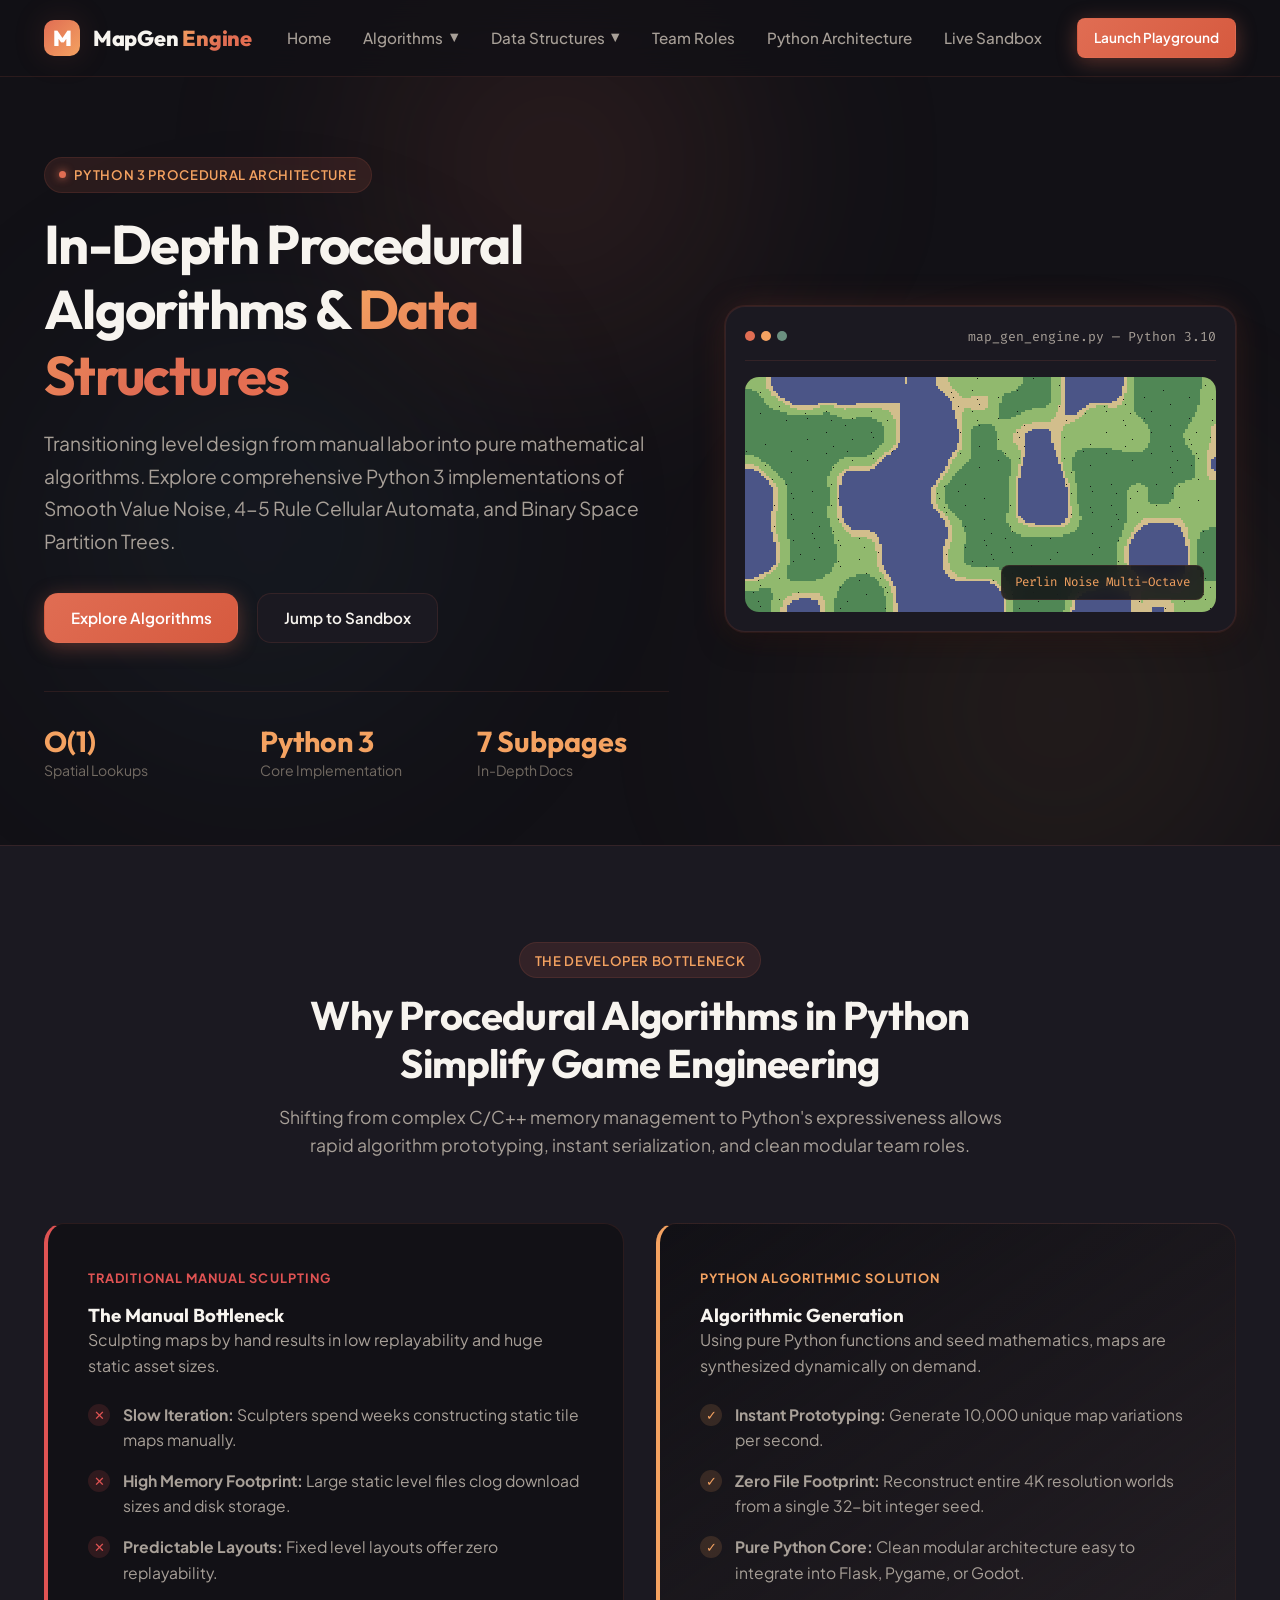
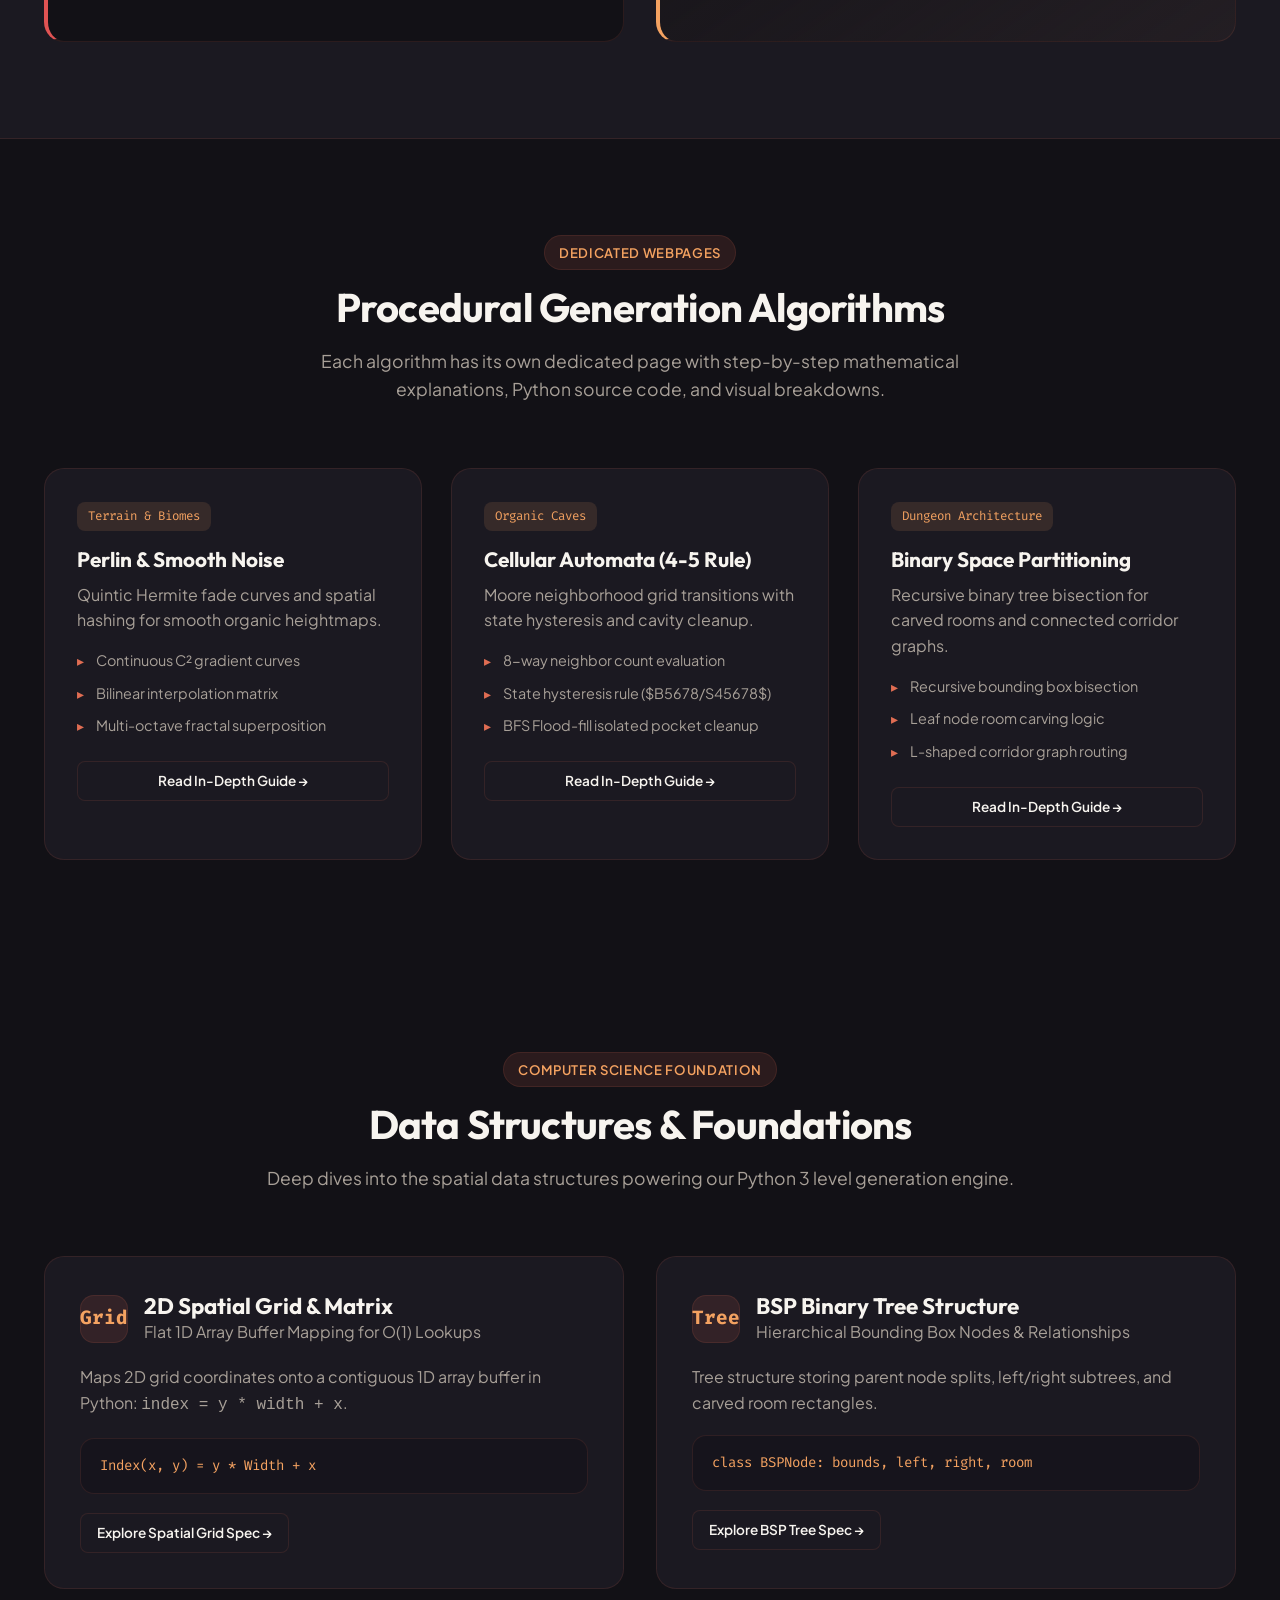
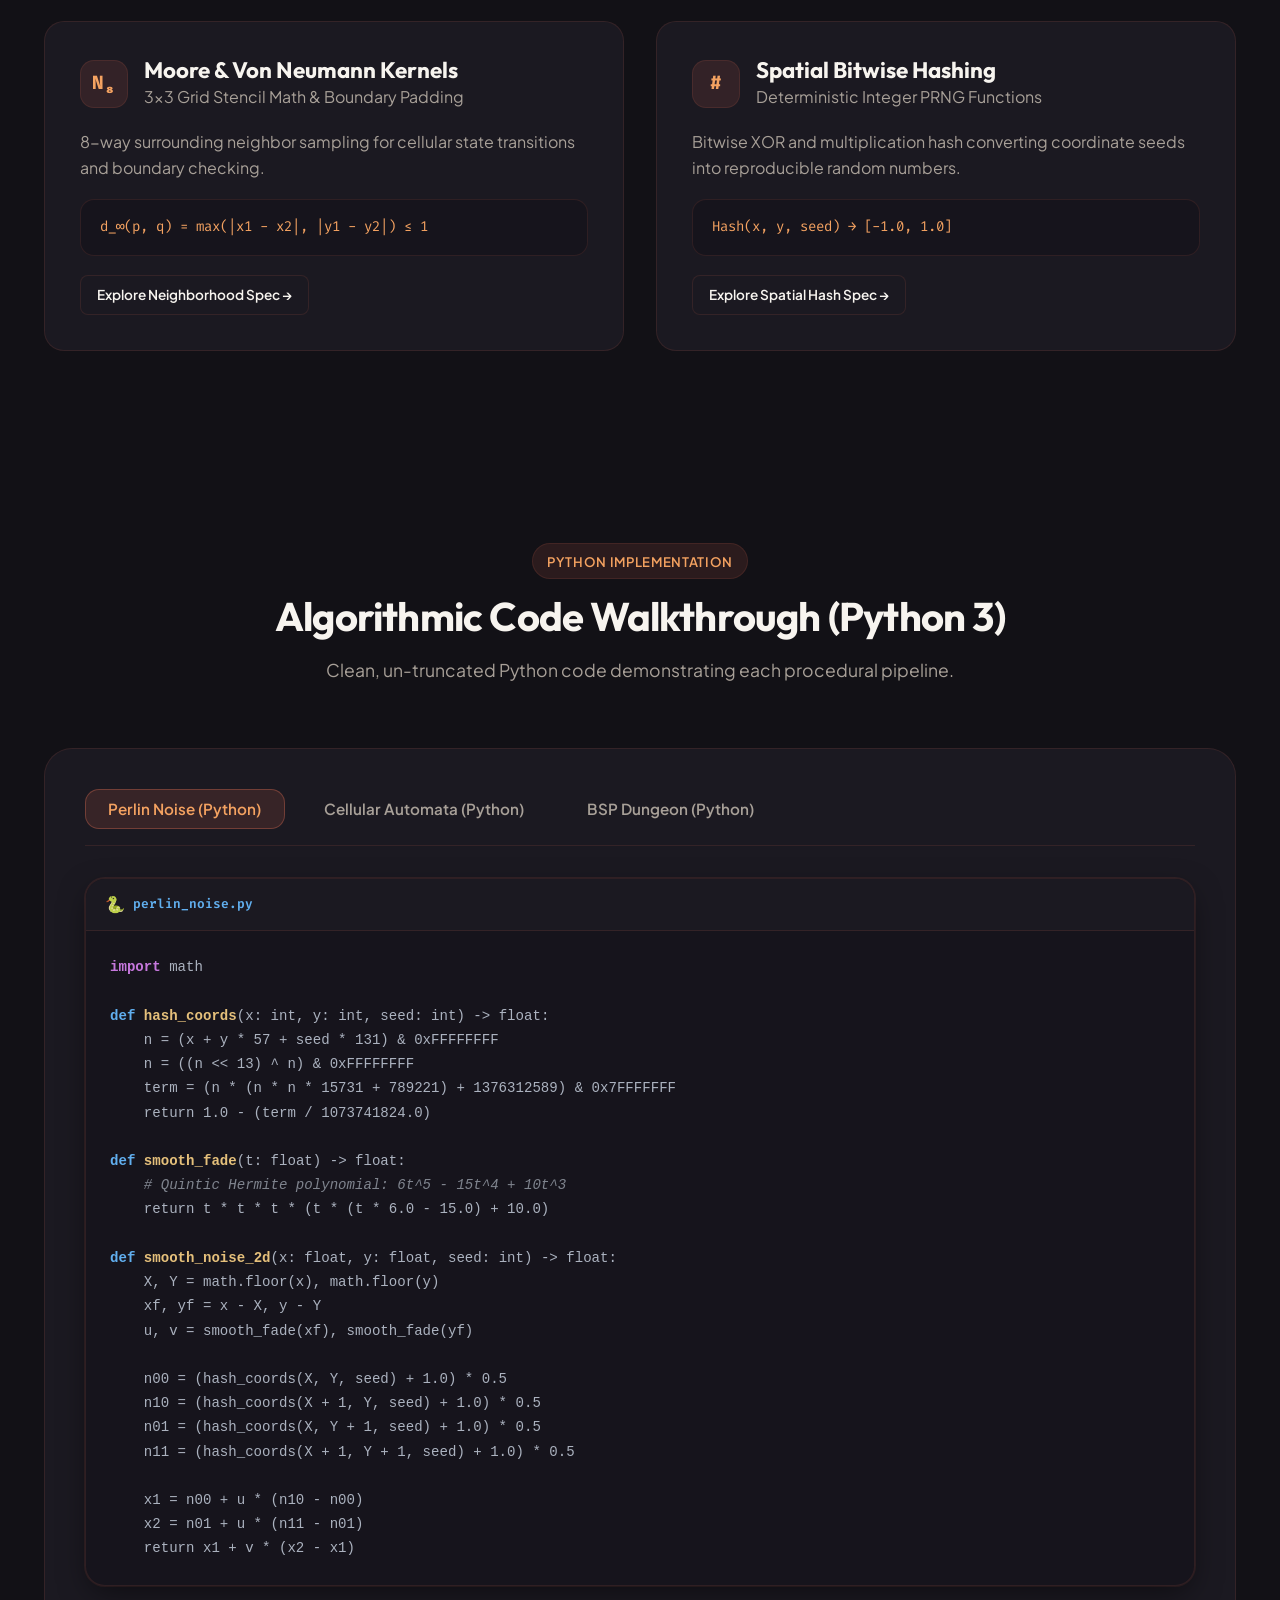
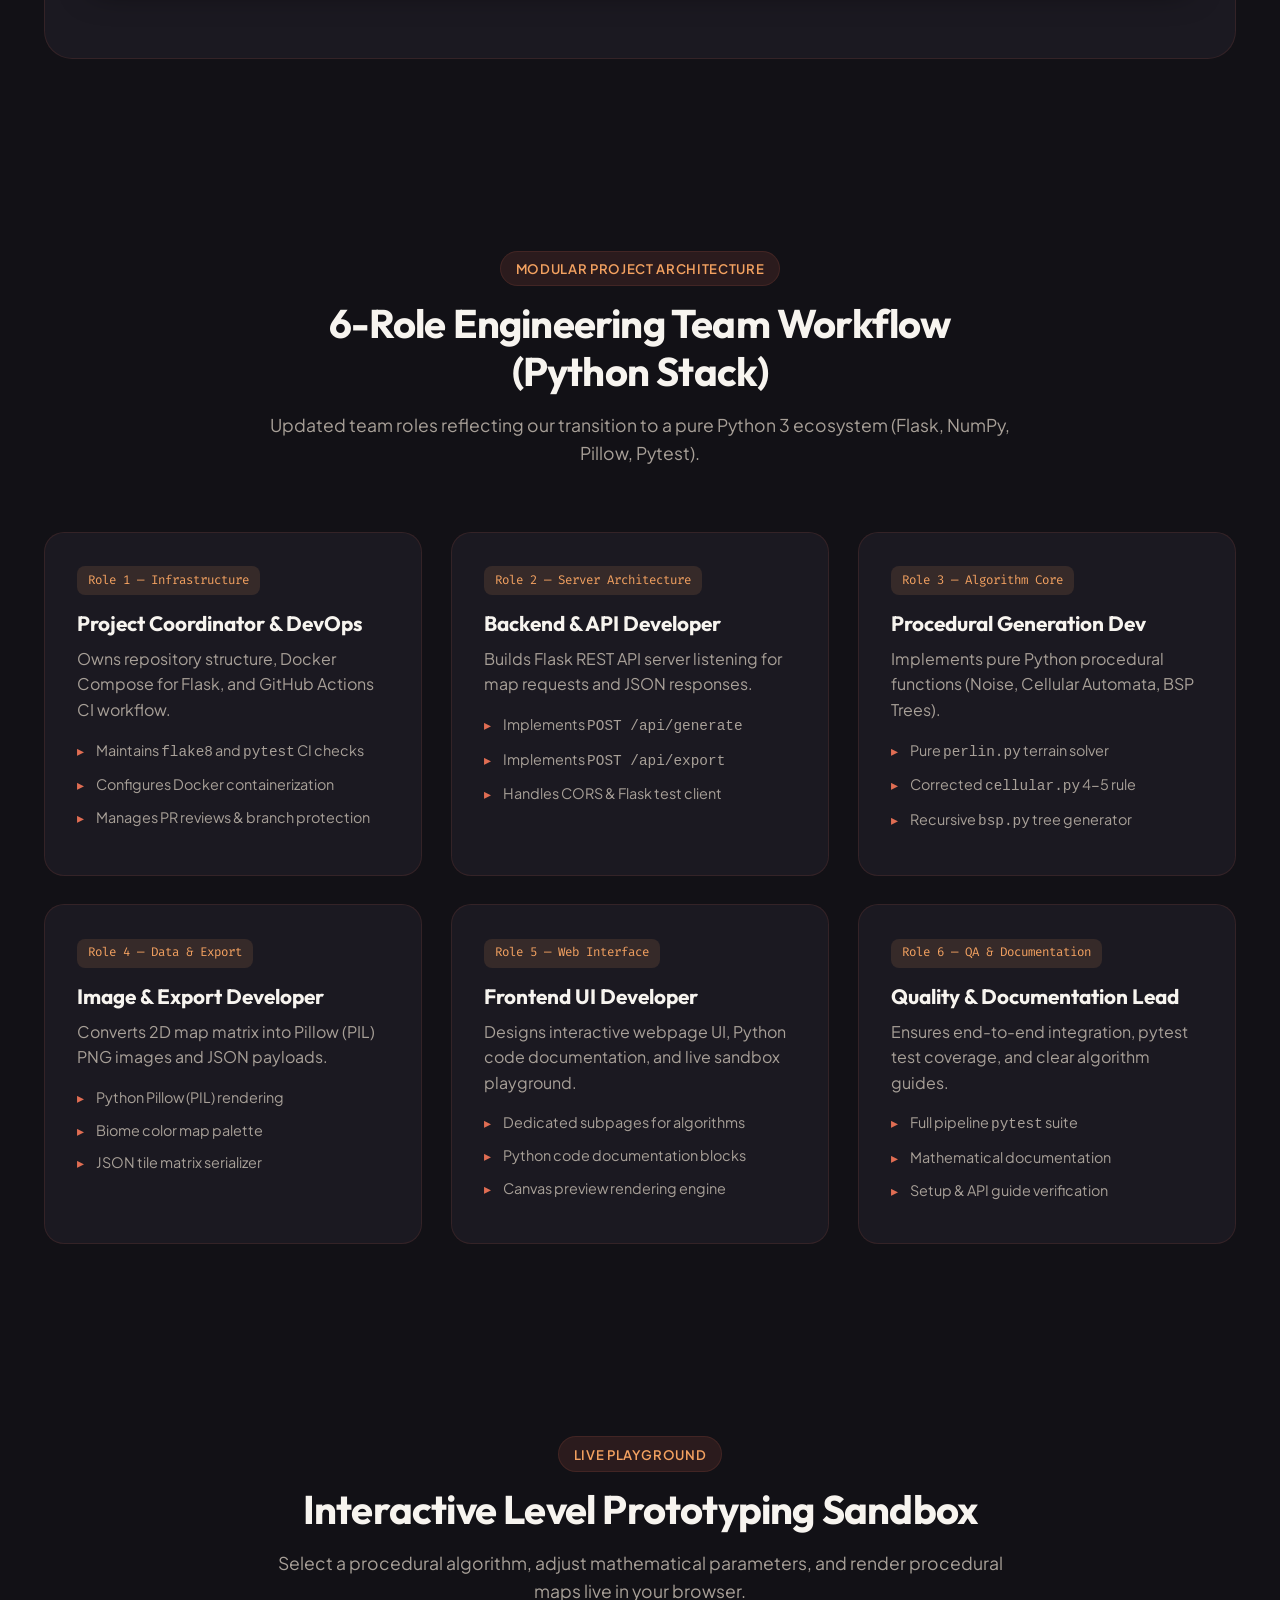
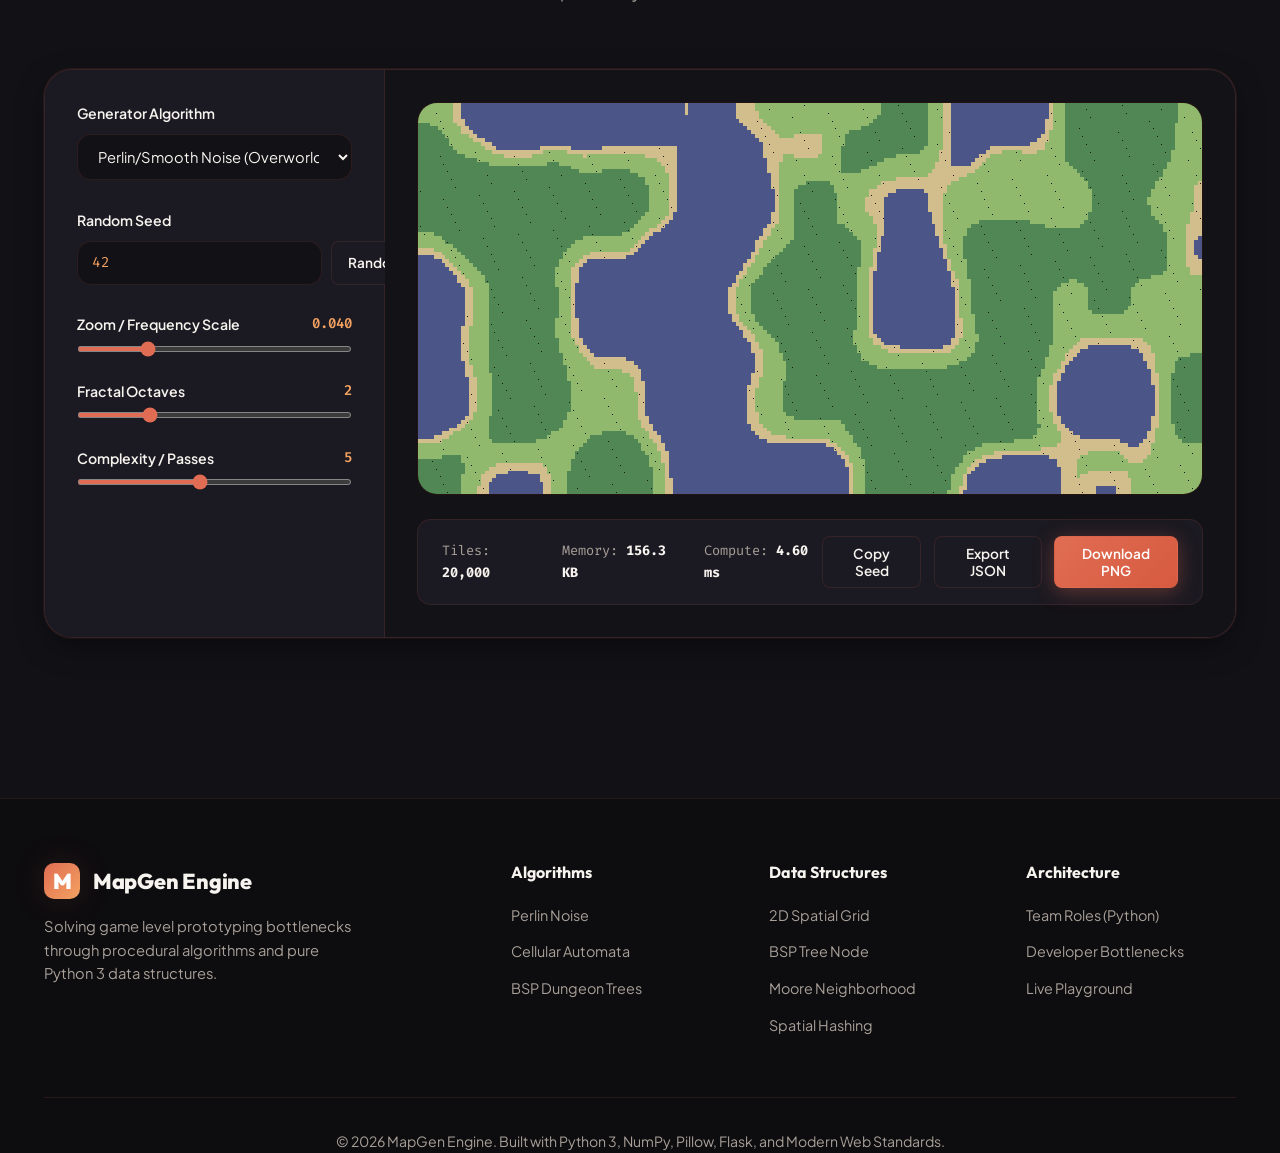
==== commit 432e78a3: "fix: Mobile friendly web" ====
--- a/web/index.html
+++ b/web/index.html
@@ -83,6 +83,12 @@
           <a href="#dsa">Python Architecture</a>
           <a href="#sandbox">Live Sandbox</a>
         </nav>
+
+        <button class="mobile-nav-toggle" id="mobileNavToggle" aria-label="Toggle navigation menu">
+          <span></span>
+          <span></span>
+          <span></span>
+        </button>
 
         <a href="#sandbox" class="btn btn-primary btn-sm">Launch Playground</a>
       </div>
--- a/web/styles.css
+++ b/web/styles.css
@@ -1279,7 +1279,66 @@
 .py-comment { color: #7f848e; font-style: italic; }
 .py-op { color: #56b6c2; }
 
+/* Mobile Navigation Hamburger Button & Drawer */
+.mobile-nav-toggle {
+  display: none;
+  flex-direction: column;
+  justify-content: space-between;
+  width: 32px;
+  height: 24px;
+  background: transparent;
+  border: none;
+  cursor: pointer;
+  padding: 0;
+  z-index: 250;
+}
+
+.mobile-nav-toggle span {
+  width: 100%;
+  height: 3px;
+  background-color: var(--text-main);
+  border-radius: 3px;
+  transition: all var(--transition-fast);
+}
+
+.mobile-nav-toggle.active span:nth-child(1) {
+  transform: translateY(10.5px) rotate(45deg);
+}
+
+.mobile-nav-toggle.active span:nth-child(2) {
+  opacity: 0;
+}
+
+.mobile-nav-toggle.active span:nth-child(3) {
+  transform: translateY(-10.5px) rotate(-45deg);
+}
+
+body.no-scroll {
+  overflow: hidden !important;
+}
+
+/* Responsive Media Queries & Mobile Optimizations */
 @media (max-width: 1024px) {
+  .hero-grid {
+    grid-template-columns: 1fr;
+    gap: 3rem;
+  }
+  .sandbox-container {
+    grid-template-columns: 1fr;
+  }
+  .sandbox-sidebar {
+    border-right: none;
+    border-bottom: 1px solid var(--border-subtle);
+  }
+  .dsa-grid {
+    grid-template-columns: 1fr;
+  }
+  .steps-pipeline {
+    grid-template-columns: 1fr 1fr;
+  }
+  .roles-grid {
+    grid-template-columns: 1fr 1fr;
+  }
   .subpage-grid {
     grid-template-columns: 1fr;
   }
@@ -1291,3 +1350,157 @@
   }
 }
 
+@media (max-width: 768px) {
+  .mobile-nav-toggle {
+    display: flex;
+  }
+
+  nav.nav-links {
+    position: fixed;
+    top: 76px;
+    left: 0;
+    width: 100vw;
+    height: calc(100vh - 76px);
+    background: rgba(18, 17, 22, 0.98);
+    backdrop-filter: blur(20px);
+    -webkit-backdrop-filter: blur(20px);
+    flex-direction: column;
+    align-items: flex-start;
+    padding: 2rem 1.5rem;
+    gap: 1.2rem;
+    overflow-y: auto;
+    transform: translateX(100%);
+    transition: transform 0.35s cubic-bezier(0.16, 1, 0.3, 1);
+    z-index: 200;
+  }
+
+  nav.nav-links.mobile-open {
+    transform: translateX(0);
+  }
+
+  nav.nav-links a,
+  .nav-dropdown-trigger {
+    font-size: 1.15rem !important;
+    width: 100%;
+    padding: 0.5rem 0;
+  }
+
+  .nav-dropdown {
+    width: 100%;
+  }
+
+  .nav-dropdown-menu {
+    position: static;
+    opacity: 1;
+    visibility: visible;
+    transform: none;
+    box-shadow: none;
+    border: none;
+    background: rgba(35, 32, 43, 0.6);
+    margin-top: 0.5rem;
+    padding: 0.5rem 0.8rem;
+    display: none;
+    min-width: 100%;
+  }
+
+  .nav-dropdown.mobile-expanded .nav-dropdown-menu {
+    display: flex;
+  }
+
+  .nav-dropdown.mobile-expanded .dropdown-arrow {
+    transform: rotate(180deg);
+  }
+
+  .comparison-grid {
+    grid-template-columns: 1fr;
+  }
+  .steps-pipeline {
+    grid-template-columns: 1fr;
+  }
+  .roles-grid {
+    grid-template-columns: 1fr;
+  }
+  .footer-grid {
+    grid-template-columns: 1fr 1fr;
+  }
+  .hero-content h1 {
+    font-size: 2.3rem;
+  }
+  .subpage-hero h1 {
+    font-size: 2.1rem;
+  }
+  .section-header h2 {
+    font-size: 2rem;
+  }
+
+  .sandbox-toolbar {
+    flex-direction: column;
+    align-items: stretch;
+    gap: 1.2rem;
+  }
+
+  .tool-info {
+    justify-content: space-around;
+    flex-wrap: wrap;
+    gap: 0.8rem;
+  }
+
+  .export-btns {
+    width: 100%;
+    justify-content: space-between;
+  }
+
+  .export-btns .btn {
+    flex: 1;
+    padding: 0.6rem 0.4rem;
+    font-size: 0.8rem;
+    text-align: center;
+  }
+}
+
+@media (max-width: 480px) {
+  .hero-content h1 {
+    font-size: 1.95rem;
+  }
+  .subpage-hero h1 {
+    font-size: 1.8rem;
+  }
+  .hero-actions {
+    flex-direction: column;
+    width: 100%;
+  }
+  .hero-actions .btn {
+    width: 100%;
+  }
+  .hero-stats {
+    grid-template-columns: 1fr;
+    gap: 1rem;
+    text-align: center;
+  }
+  .algo-meta-grid {
+    grid-template-columns: 1fr;
+  }
+  .footer-grid {
+    grid-template-columns: 1fr;
+    gap: 2rem;
+  }
+  .problem-card, .solution-card {
+    padding: 1.5rem;
+  }
+  .dsa-card {
+    padding: 1.5rem;
+  }
+  .sandbox-sidebar {
+    padding: 1.2rem;
+  }
+  .sandbox-viewport {
+    padding: 1rem;
+  }
+  .python-code-box pre {
+    padding: 1rem;
+    font-size: 0.8rem;
+    -webkit-overflow-scrolling: touch;
+  }
+}
+
+
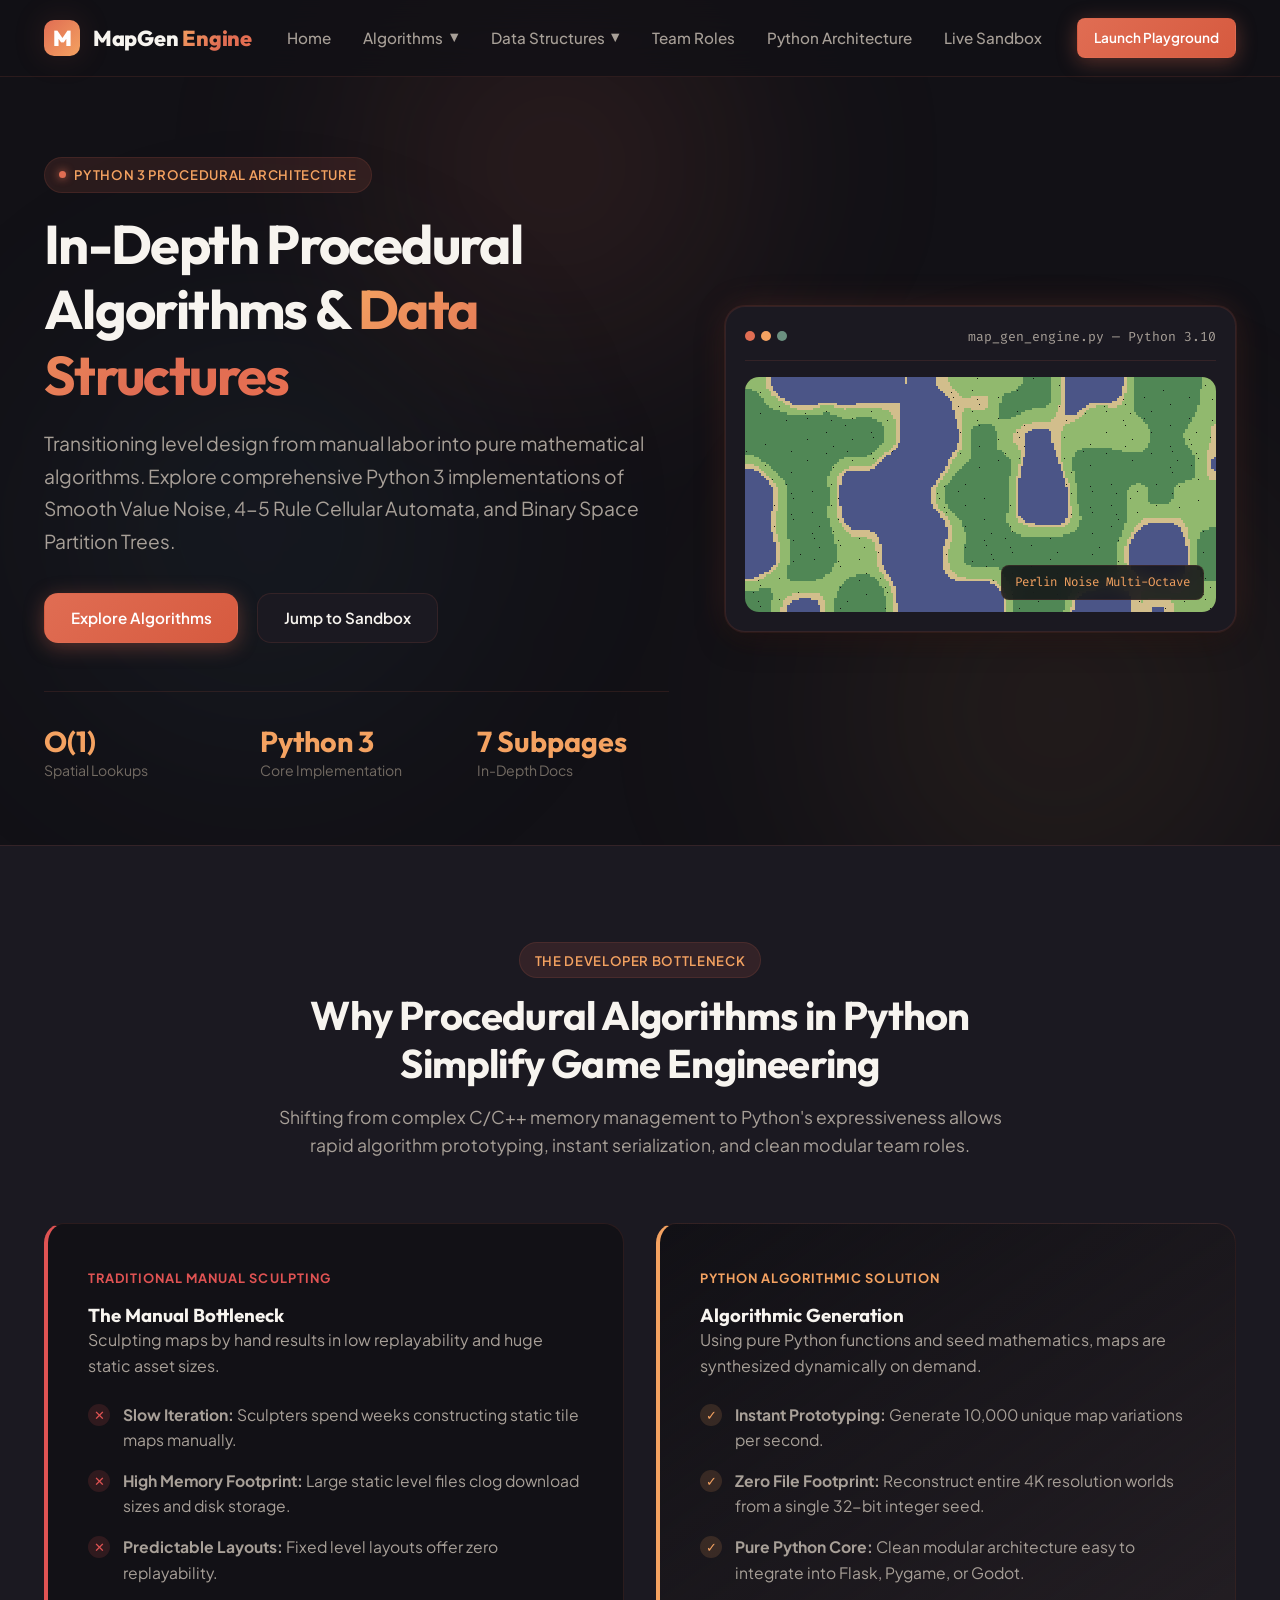
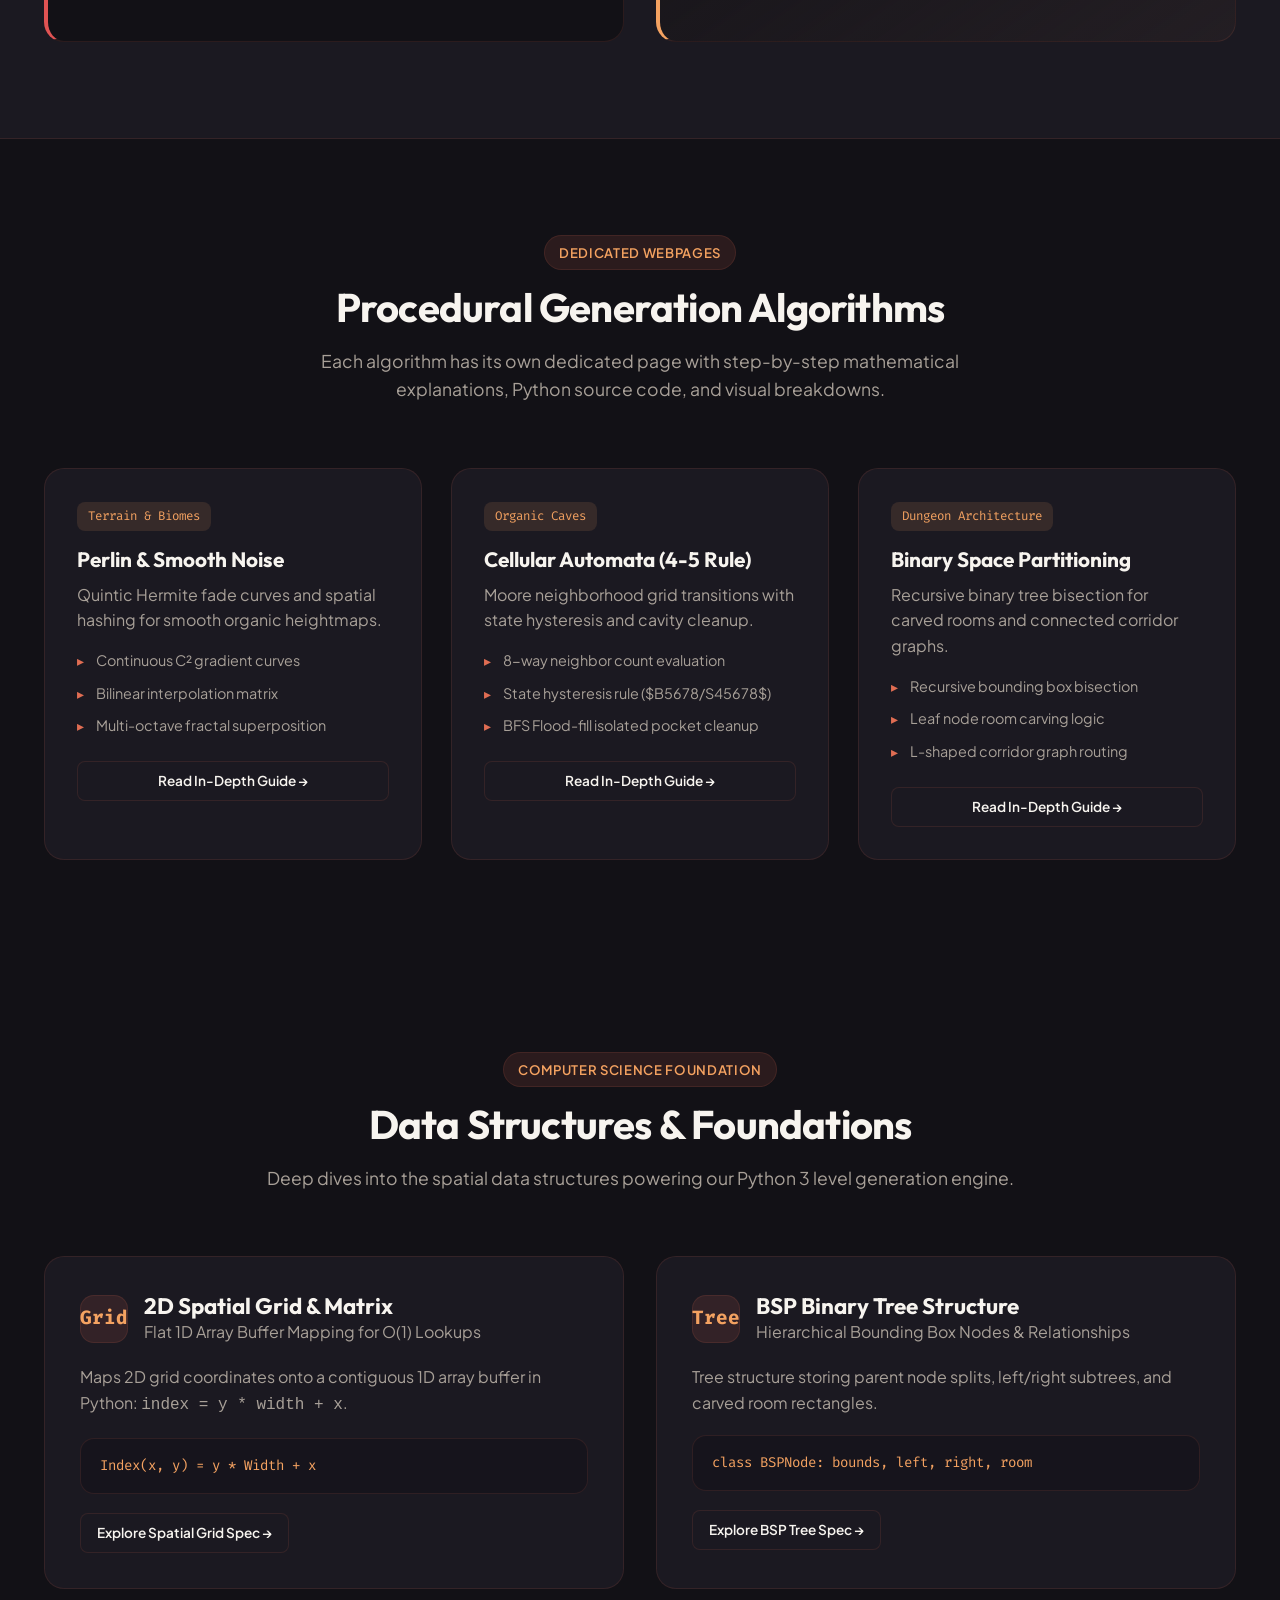
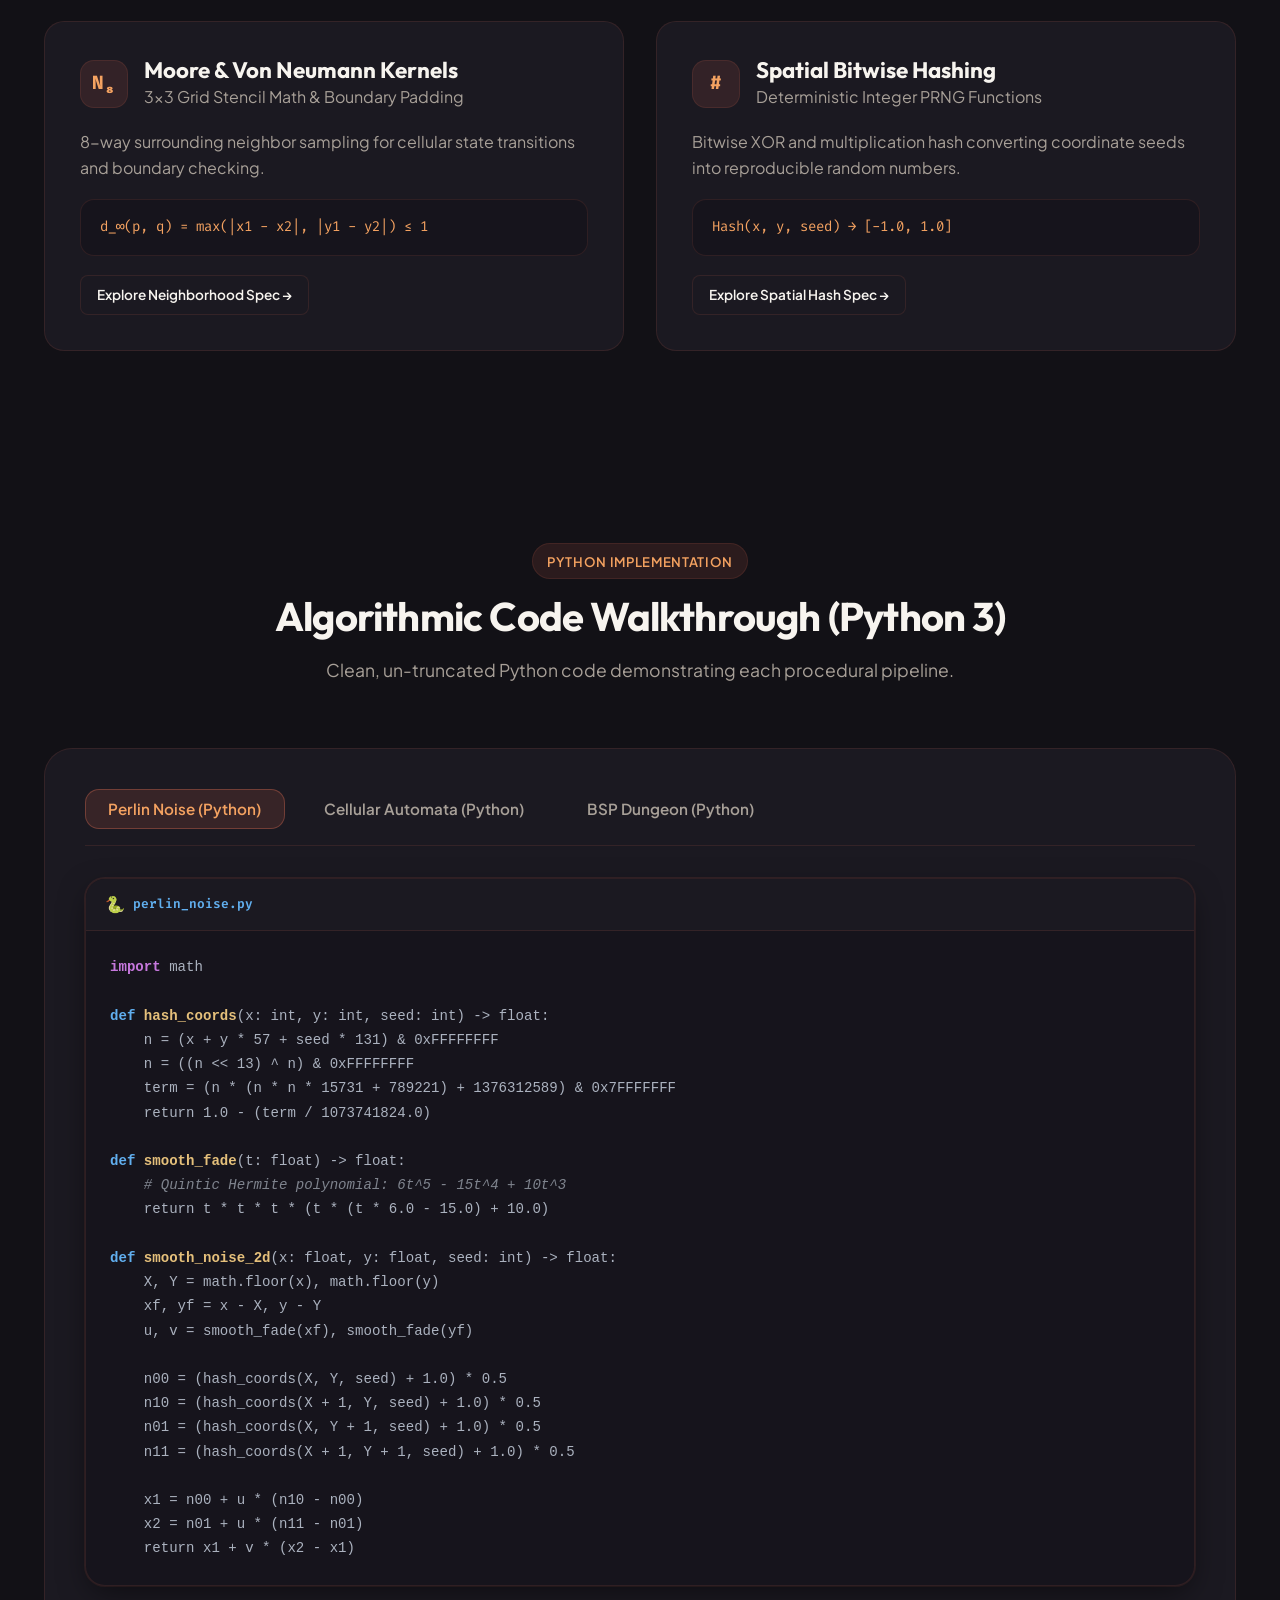
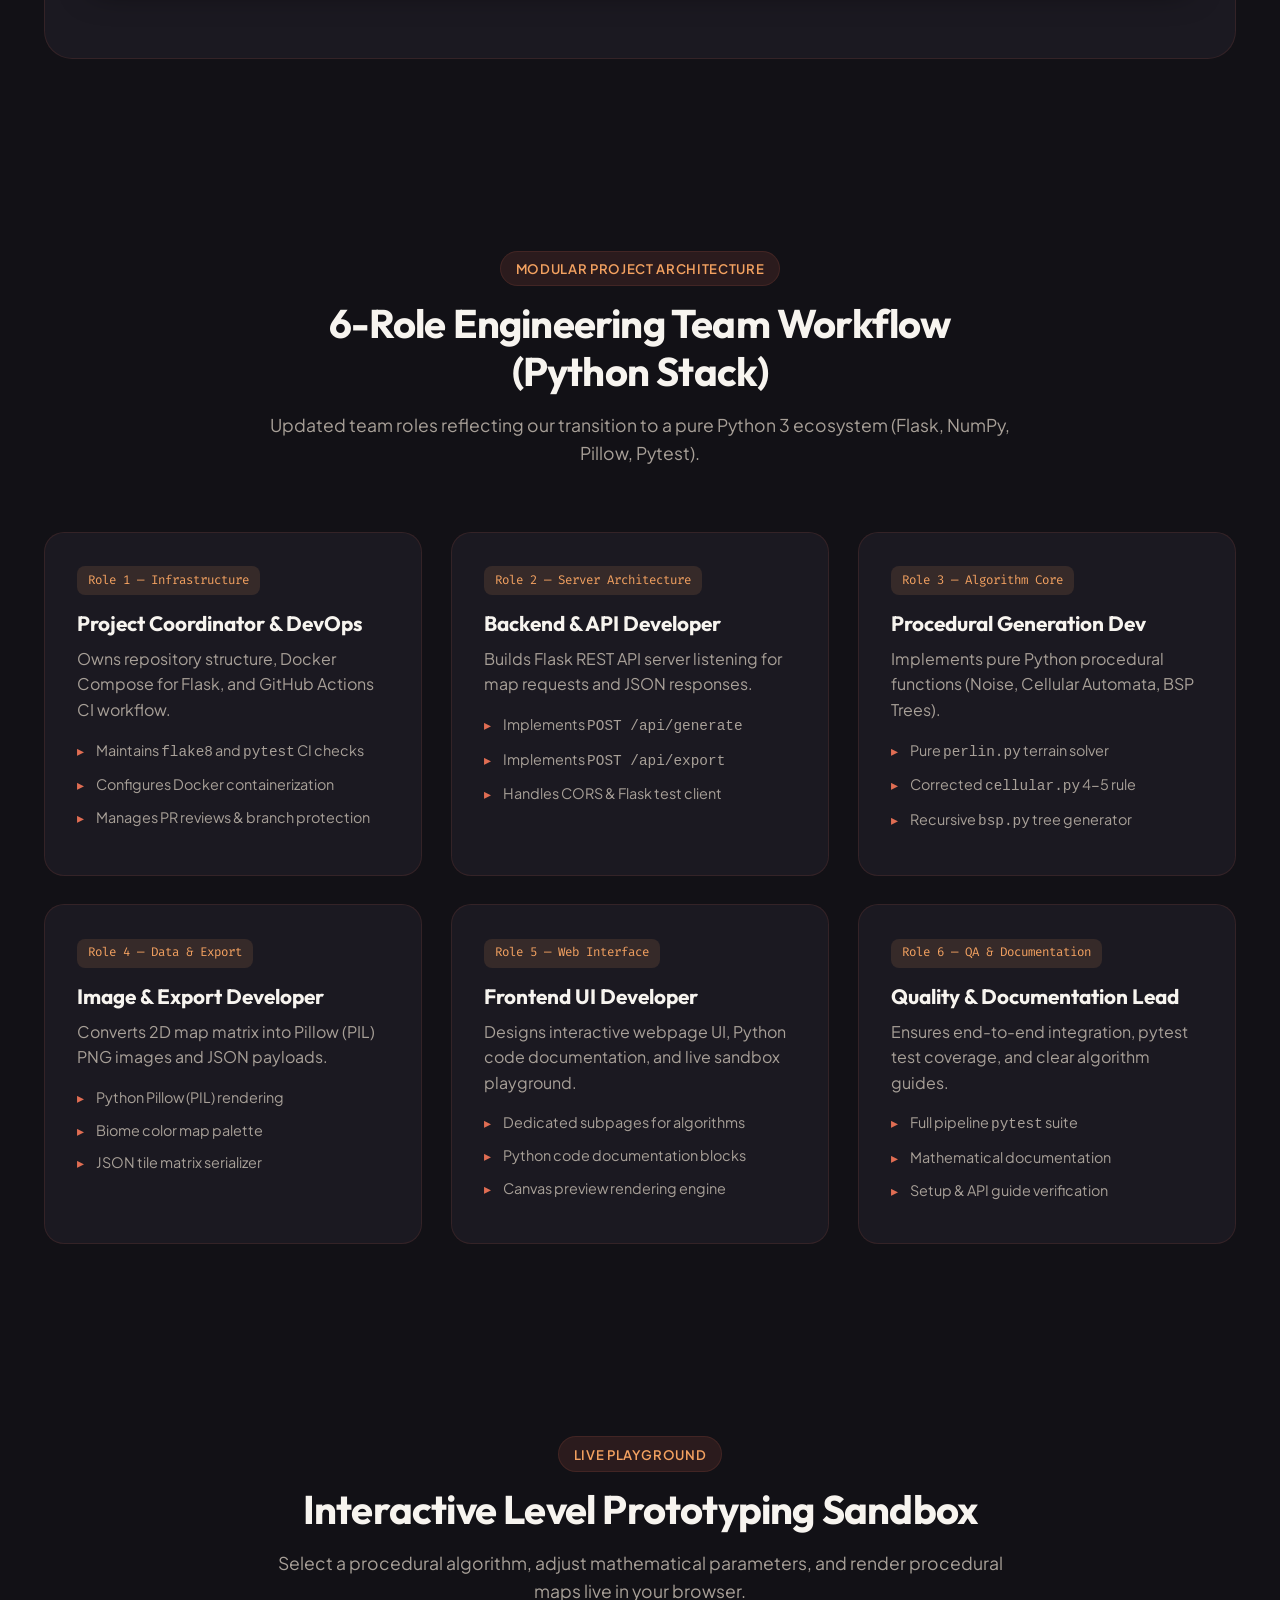
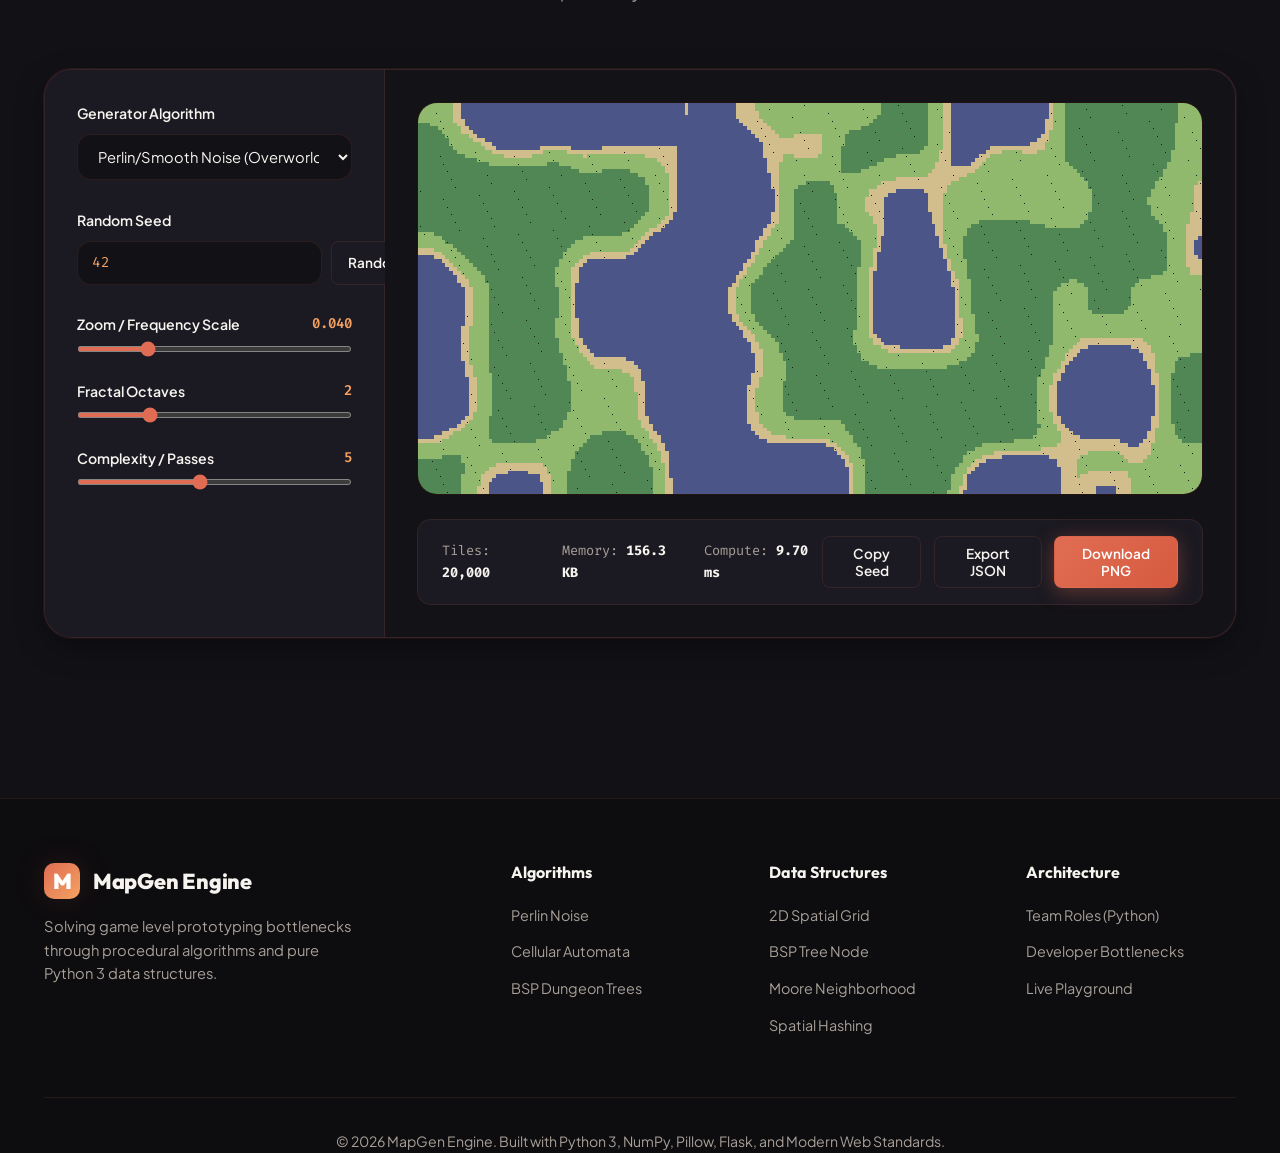
==== commit 737f7226: "b" ====
--- a/web/index.html
+++ b/web/index.html
@@ -2,7 +2,7 @@
 <html lang="en">
 <head>
   <meta charset="UTF-8">
-  <meta name="viewport" content="width=device-width, initial-scale=1.0">
+  <meta name="viewport" content="width=device-width, initial-scale=1.0, maximum-scale=1.0, user-scalable=no">
   <meta name="description" content="Procedural Level Generation Engine in Python - In-Depth Algorithm and Data Structure Documentation & Rapid Prototyping Platform.">
   <meta name="keywords" content="Procedural Generation, Python, Perlin Noise, Cellular Automata, BSP Trees, Data Structures, Algorithms, Game Development">
   <title>MapGen Engine — Procedural Generation DSA & Python Engine</title>
--- a/web/styles.css
+++ b/web/styles.css
@@ -53,6 +53,10 @@
 html {
   scroll-behavior: smooth;
   font-size: 16px;
+  overflow-x: hidden;
+  max-width: 100vw;
+  touch-action: manipulation;
+  -webkit-text-size-adjust: 100%;
 }
 
 body {
@@ -61,7 +65,9 @@
   font-family: var(--font-body);
   line-height: 1.6;
   overflow-x: hidden;
+  max-width: 100vw;
   -webkit-font-smoothing: antialiased;
+  touch-action: manipulation;
 }
 
 /* Background Ambient Glows */
